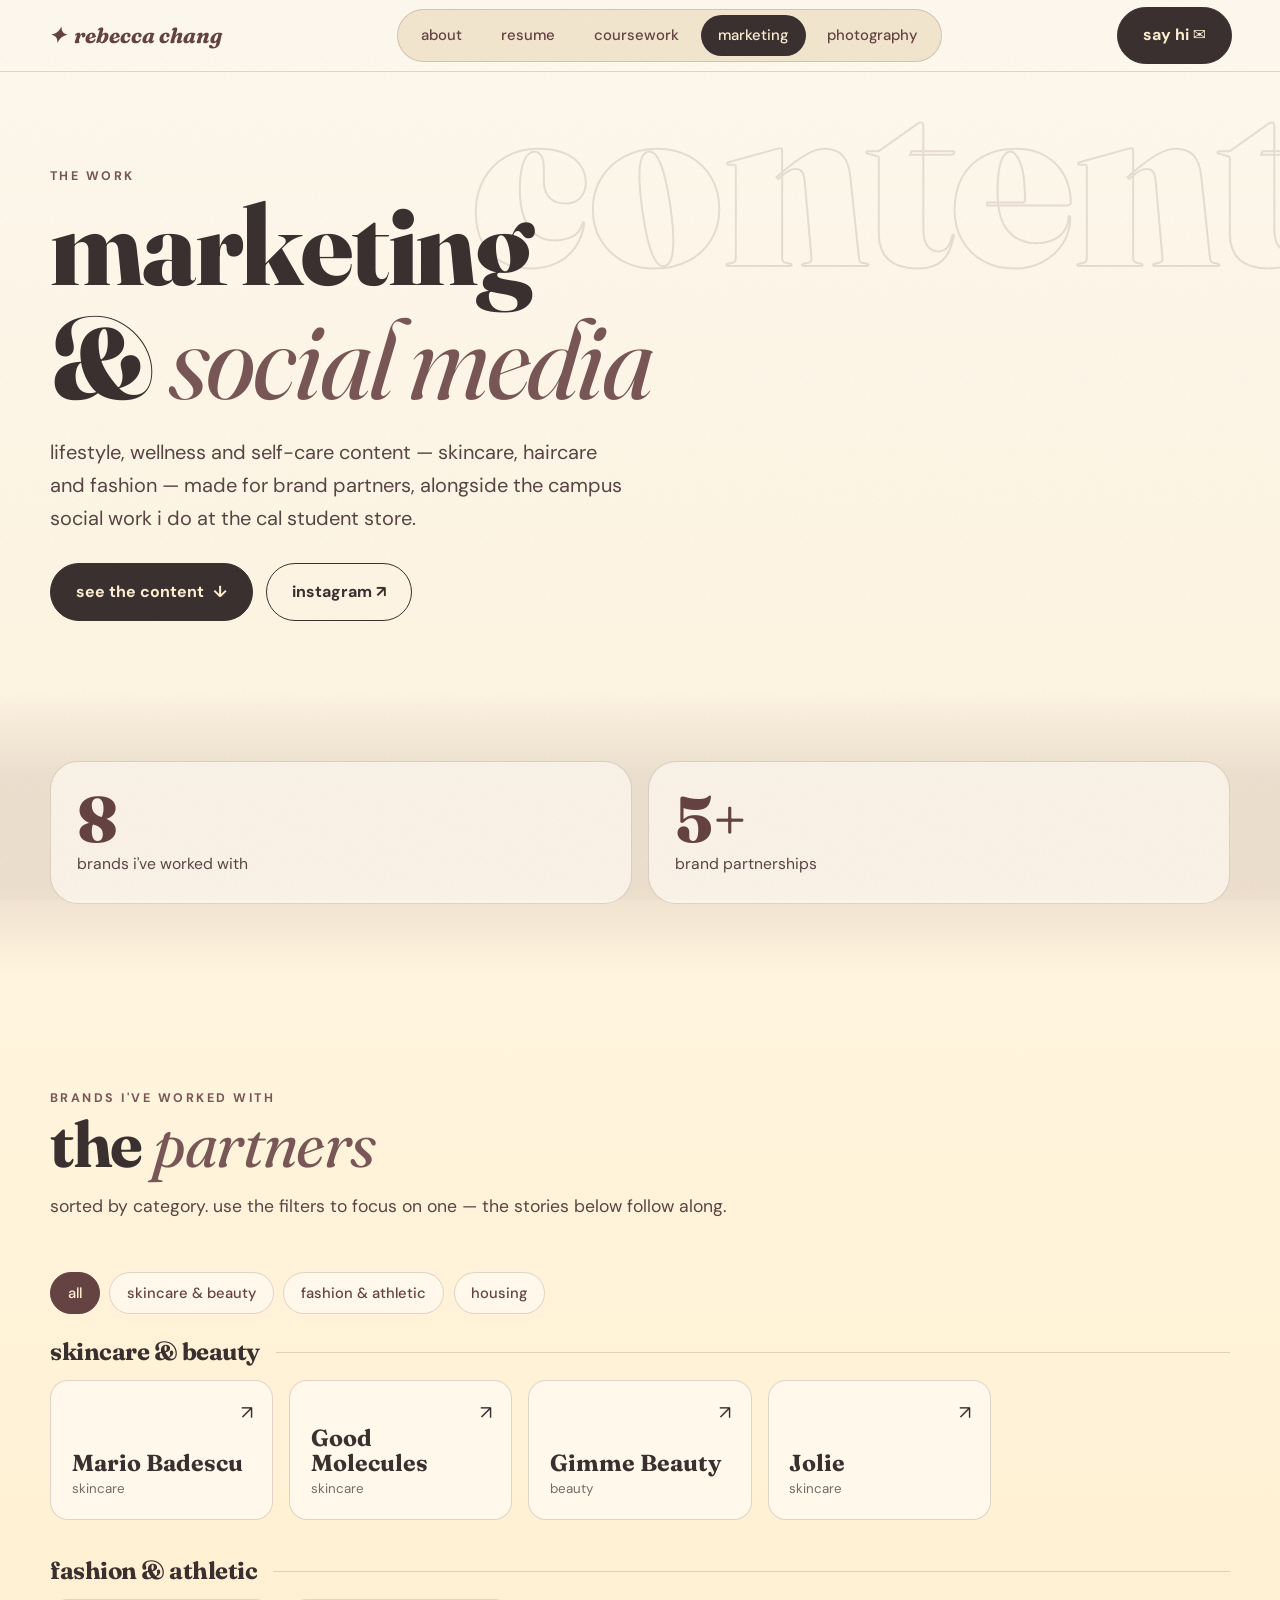
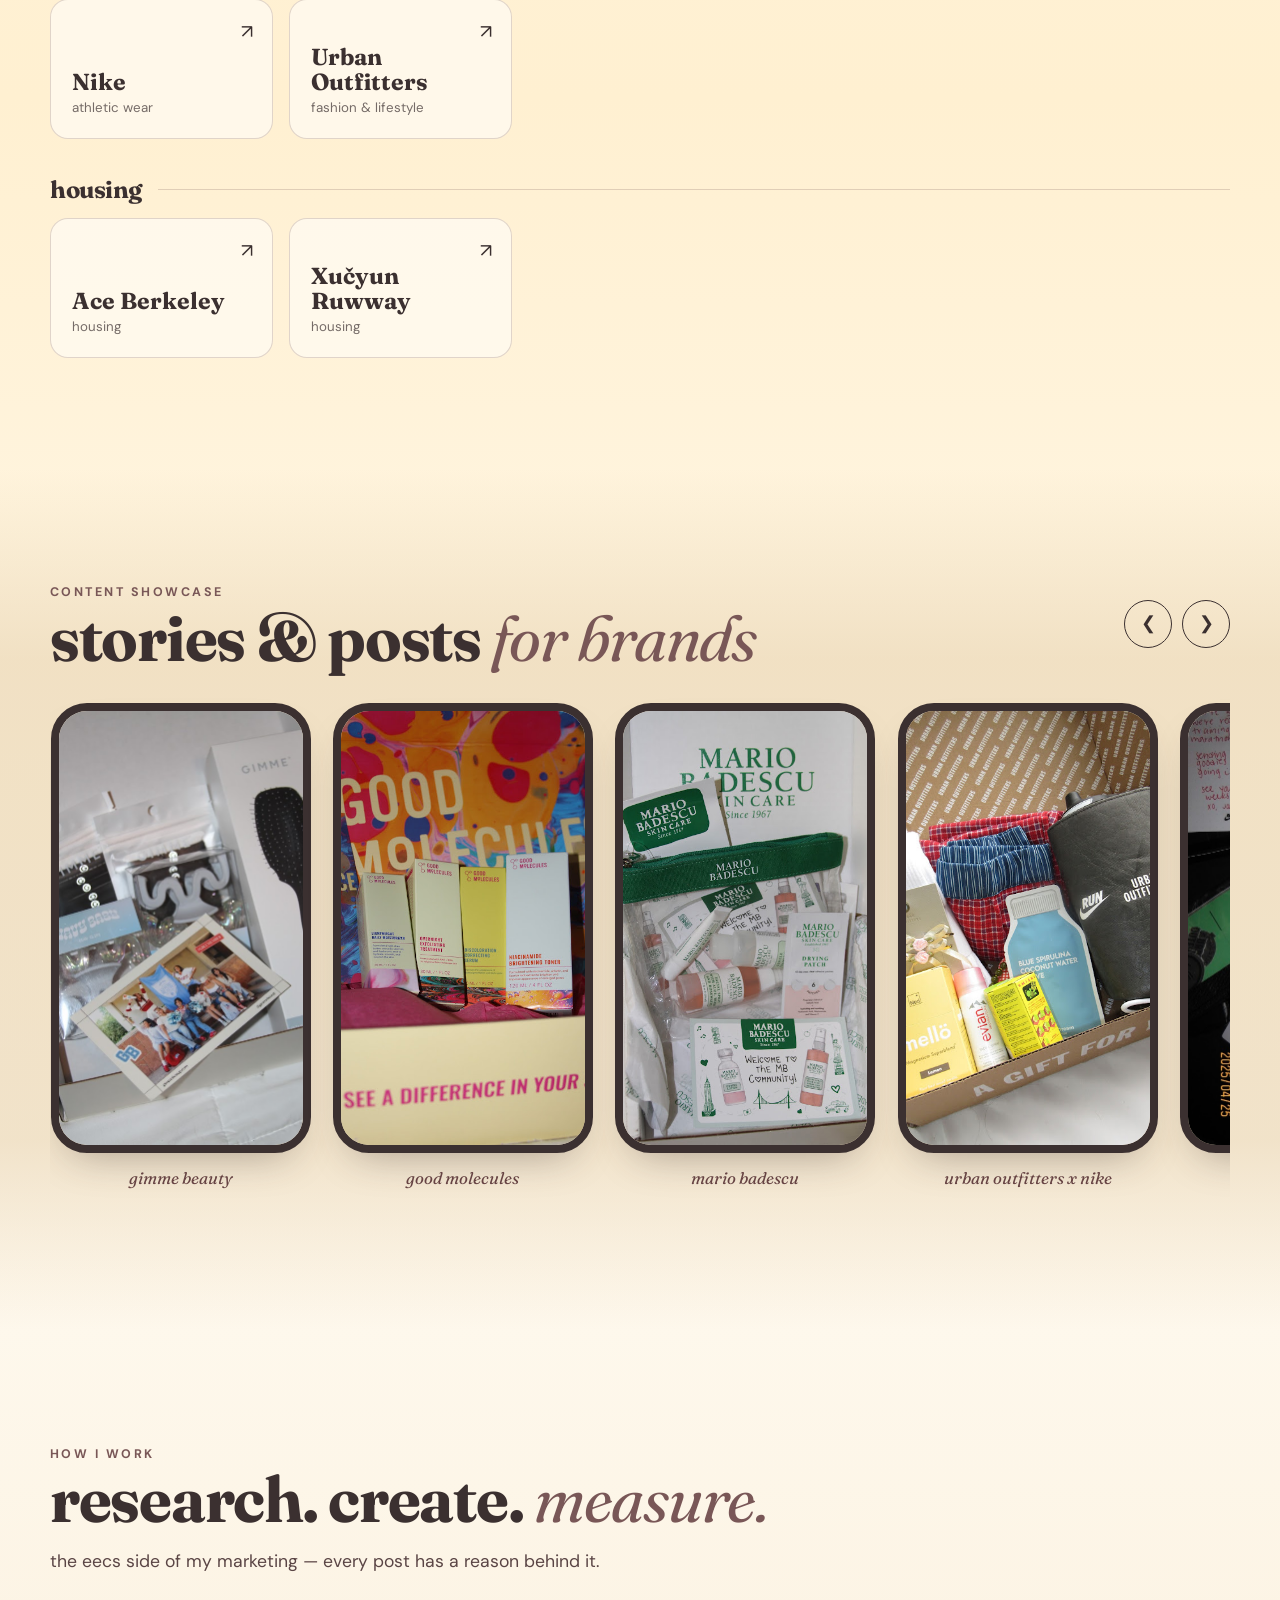
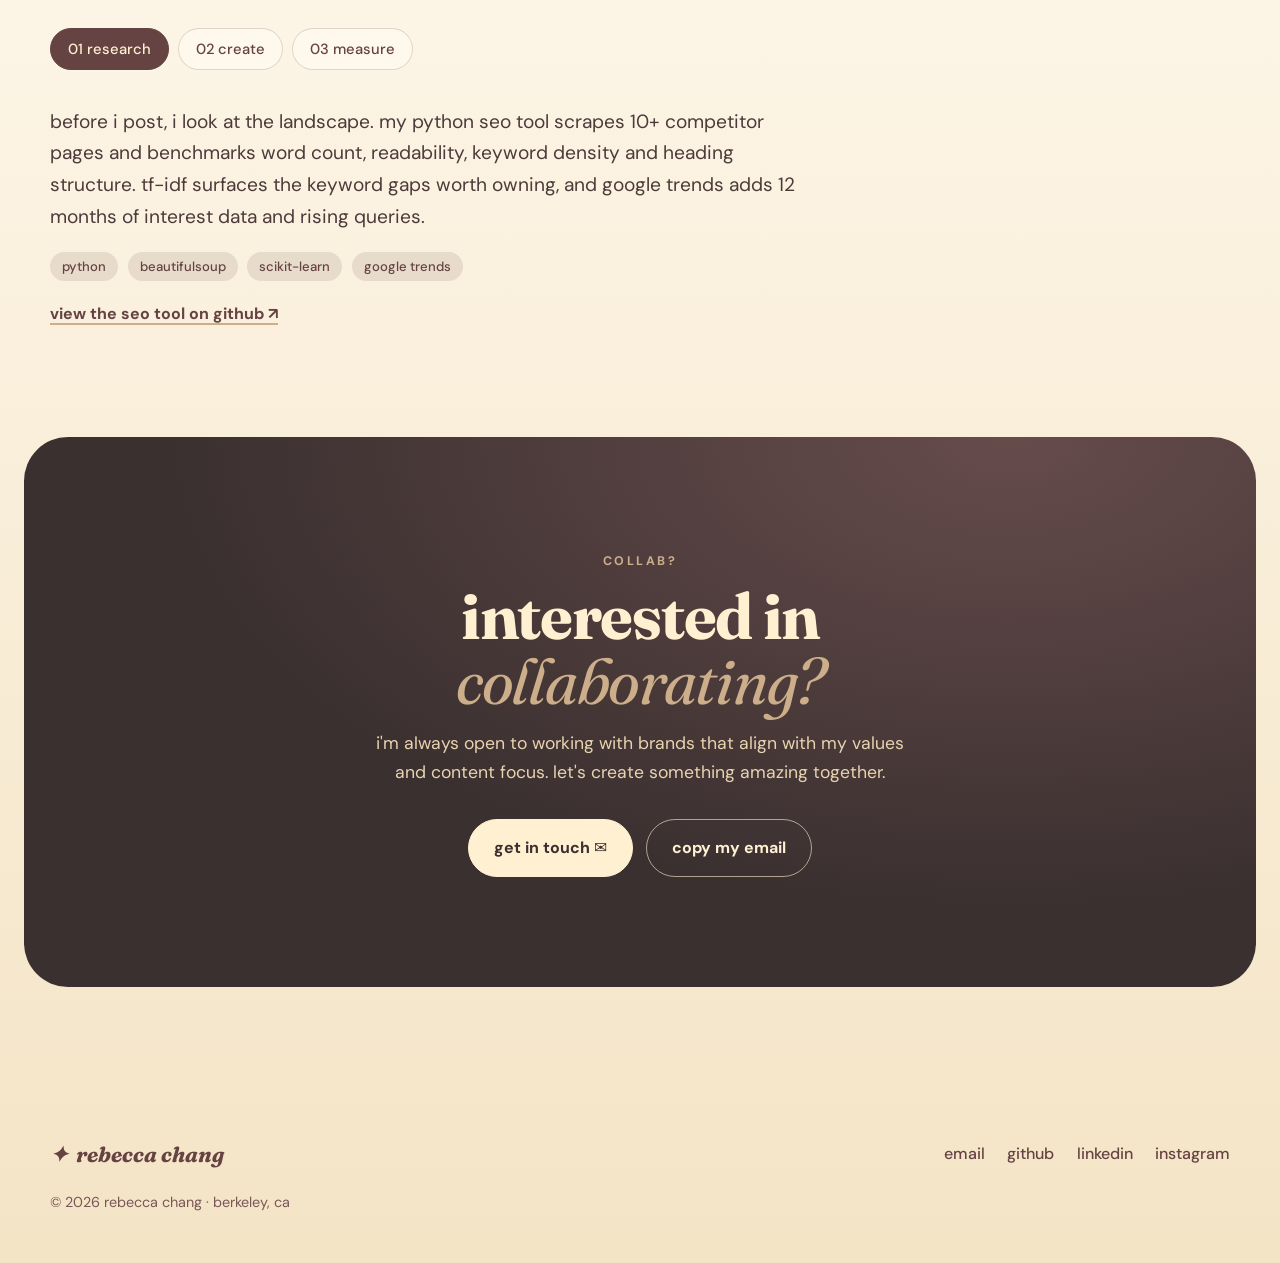
==== marketing.html @ 3131ee68 "initial portfolio" ====
<!DOCTYPE html>
<html lang="en">
<head>
  <meta charset="UTF-8">
  <meta name="viewport" content="width=device-width, initial-scale=1.0">
  <title>Marketing &amp; Social Media · Rebecca Chang</title>
  <script>document.documentElement.classList.add('js')</script>
  <link rel="preconnect" href="https://fonts.googleapis.com">
  <link rel="preconnect" href="https://fonts.gstatic.com" crossorigin>
  <link href="https://fonts.googleapis.com/css2?family=DM+Sans:wght@400;500;700&family=Fraunces:ital,opsz,wght@0,9..144,400;0,9..144,700;0,9..144,800;0,9..144,900;1,9..144,400;1,9..144,700&display=swap" rel="stylesheet">
  <link rel="stylesheet" href="styles.css">
  <script src="script.js" defer></script>
</head>
<body>

<header class="site-header">
  <a class="logo" href="index.html"><span class="spark">✦</span> rebecca chang</a>
  <nav class="nav" id="nav">
    <a href="index.html">about</a>
    <a href="resume.html">resume</a>
    <a href="coursework.html">coursework</a>
    <a href="marketing.html" class="active">marketing</a>
    <a href="photography.html">photography</a>
  </nav>
  <a class="btn btn-solid header-cta" href="mailto:rchang615@gmail.com">say hi ✉</a>
  <button class="menu-btn" aria-label="menu" aria-expanded="false">☰</button>
  <div class="progress" id="progress"></div>
</header>

<main>

  <!-- ================= PAGE HEAD ================= -->
  <section class="page-head" style="padding-bottom:clamp(40px,6vw,70px)">
    <div class="ghost" aria-hidden="true">content</div>
    <div class="wrap">
      <span class="eyebrow">the work</span>
      <h1>marketing<br>&amp; <em>social media</em></h1>
      <p class="lead">lifestyle, wellness and self-care content — skincare, haircare and fashion — made for brand partners, alongside the campus social work i do at the cal student store.</p>
      <div class="btn-row">
        <a class="btn btn-solid" href="#showcase">see the content <span class="arr">↓</span></a>
        <a class="btn btn-ghost" href="https://instagram.com/itsbeccachang" target="_blank" rel="noopener">instagram ↗</a>
      </div>
    </div>
  </section>

  <!-- ================= STATS ================= -->
  <section class="wash-brown" style="padding-block:clamp(40px,6vw,70px)">
    <div class="wrap stats">
      <div class="stat reveal"><b data-count="8">8</b><span>brands i've worked with</span></div>
      <div class="stat reveal" style="--d:.08s"><b data-count="5" data-suffix="+">5+</b><span>brand partnerships</span></div>
    </div>
  </section>

  <!-- ================= BRANDS + SHOWCASE (shared filter) ================= -->
  <section id="brands">
    <div class="wrap">
      <div class="sec-head reveal">
        <span class="eyebrow">brands i've worked with</span>
        <h2>the <em>partners</em></h2>
        <p>sorted by category. use the filters to focus on one — the stories below follow along.</p>
      </div>

      <div class="chips reveal" data-filter-group="mk" style="margin-bottom:1.6rem">
        <button class="chip on" data-filter="all">all</button>
        <button class="chip" data-filter="beauty">skincare &amp; beauty</button>
        <button class="chip" data-filter="style">fashion &amp; athletic</button>
        <button class="chip" data-filter="housing">housing</button>
      </div>

      <div class="brand-group" data-scope="mk" data-cat="beauty">
        <h3>skincare &amp; beauty</h3>
        <div class="brands">
          <a class="brand reveal" href="https://www.mariobadescu.com/" target="_blank" rel="noopener"><span class="go">↗</span><b>Mario Badescu</b><small>skincare</small></a>
          <a class="brand reveal" style="--d:.05s" href="https://goodmolecules.com/" target="_blank" rel="noopener"><span class="go">↗</span><b>Good Molecules</b><small>skincare</small></a>
          <a class="brand reveal" style="--d:.1s" href="https://gimmebeauty.com/" target="_blank" rel="noopener"><span class="go">↗</span><b>Gimme Beauty</b><small>beauty</small></a>
          <a class="brand reveal" style="--d:.15s" href="https://jolieskinco.com/" target="_blank" rel="noopener"><span class="go">↗</span><b>Jolie</b><small>skincare</small></a>
        </div>
      </div>

      <div class="brand-group" data-scope="mk" data-cat="style">
        <h3>fashion &amp; athletic</h3>
        <div class="brands">
          <a class="brand reveal" href="https://www.nike.com/" target="_blank" rel="noopener"><span class="go">↗</span><b>Nike</b><small>athletic wear</small></a>
          <a class="brand reveal" style="--d:.05s" href="https://www.urbanoutfitters.com/" target="_blank" rel="noopener"><span class="go">↗</span><b>Urban Outfitters</b><small>fashion &amp; lifestyle</small></a>
        </div>
      </div>

      <div class="brand-group" data-scope="mk" data-cat="housing">
        <h3>housing</h3>
        <div class="brands">
          <a class="brand reveal" href="https://aceberkeley.com/" target="_blank" rel="noopener"><span class="go">↗</span><b>Ace Berkeley</b><small>housing</small></a>
          <a class="brand reveal" style="--d:.05s" href="https://xucyunruwway.com/" target="_blank" rel="noopener"><span class="go">↗</span><b>Xučyun Ruwway</b><small>housing</small></a>
        </div>
      </div>
    </div>
  </section>

  <section id="showcase" class="wash">
    <div class="wrap">
      <div class="rail-bar reveal">
        <div class="sec-head" style="margin-bottom:0">
          <span class="eyebrow">content showcase</span>
          <h2>stories &amp; posts <em>for brands</em></h2>
        </div>
        <div style="display:flex;gap:.6rem">
          <button class="round" data-rail-target="stories" data-dir="-1" aria-label="previous">❮</button>
          <button class="round" data-rail-target="stories" data-dir="1" aria-label="next">❯</button>
        </div>
      </div>

      <div class="rail" id="stories">
        <figure class="story" data-scope="mk" data-cat="beauty">
          <div class="phone"><div class="photo" data-label="story 1&#10;9:16" style="--r:9/16" data-zoom><img src="images/story1.JPG" alt="gimme beauty instagram story"></div></div>
          <figcaption>gimme beauty</figcaption>
        </figure>
        <figure class="story" data-scope="mk" data-cat="beauty">
          <div class="phone"><div class="photo" data-label="story 2&#10;9:16" style="--r:9/16" data-zoom><img src="images/story2.JPG" alt="good molecules instagram story"></div></div>
          <figcaption>good molecules</figcaption>
        </figure>
        <figure class="story" data-scope="mk" data-cat="beauty">
          <div class="phone"><div class="photo" data-label="story 3&#10;9:16" style="--r:9/16" data-zoom><img src="images/story3.JPG" alt="mario badescu instagram story"></div></div>
          <figcaption>mario badescu</figcaption>
        </figure>
        <figure class="story" data-scope="mk" data-cat="style">
          <div class="phone"><div class="photo" data-label="story 4&#10;9:16" style="--r:9/16" data-zoom><img src="images/story4.JPG" alt="urban outfitters x nike instagram story"></div></div>
          <figcaption>urban outfitters x nike</figcaption>
        </figure>
        <figure class="story" data-scope="mk" data-cat="style">
          <div class="phone"><div class="photo" data-label="story 5&#10;9:16" style="--r:9/16" data-zoom><img src="images/story5.JPG" alt="nike instagram story"></div></div>
          <figcaption>nike</figcaption>
        </figure>
      </div>
    </div>
  </section>

  <!-- ================= PROCESS (tabs) ================= -->
  <section>
    <div class="wrap" data-tabs>
      <div class="sec-head reveal">
        <span class="eyebrow">how i work</span>
        <h2>research. create. <em>measure.</em></h2>
        <p>the eecs side of my marketing — every post has a reason behind it.</p>
      </div>

      <div class="tabs reveal">
        <button class="chip on" data-tab="research">01 research</button>
        <button class="chip" data-tab="create">02 create</button>
        <button class="chip" data-tab="measure">03 measure</button>
      </div>

      <div class="tab-panel solo on" data-panel="research">
        <div>
          <p>before i post, i look at the landscape. my python seo tool scrapes 10+ competitor pages and benchmarks word count, readability, keyword density and heading structure. tf-idf surfaces the keyword gaps worth owning, and google trends adds 12 months of interest data and rising queries.</p>
          <div class="chips"><span class="tag">python</span><span class="tag">beautifulsoup</span><span class="tag">scikit-learn</span><span class="tag">google trends</span></div>
          <a class="link" href="https://github.com/beccachangg/seo-analysis-tool" target="_blank" rel="noopener">view the seo tool on github ↗</a>
        </div>
      </div>
      <div class="tab-panel solo" data-panel="create">
        <div>
          <p>i build monthly content calendars around campus events, product launches and seasonal campaigns, then shoot and edit short-form video and static content in adobe creative cloud, canva and capcut.</p>
          <div class="chips"><span class="tag">content calendars</span><span class="tag">adobe creative cloud</span><span class="tag">canva</span><span class="tag">capcut</span></div>
        </div>
      </div>
      <div class="tab-panel solo" data-panel="measure">
        <div>
          <p>everything gets tracked. i analyze content performance metrics to decide what to repeat and what to cut, and i plan digital ad campaigns that drive in-store and online engagement.</p>
          <div class="chips"><span class="tag">performance metrics</span><span class="tag">digital ads</span><span class="tag">strategy iteration</span></div>
        </div>
      </div>
    </div>
  </section>

  <!-- ================= CTA ================= -->
  <section style="padding-top:0">
    <div class="cta" style="padding:clamp(56px,9vw,110px) 20px">
      <span class="eyebrow">collab?</span>
      <h2>interested in <em>collaborating?</em></h2>
      <p>i'm always open to working with brands that align with my values and content focus. let's create something amazing together.</p>
      <div class="btn-row">
        <a class="btn btn-light" href="mailto:rchang615@gmail.com">get in touch ✉</a>
        <button class="btn btn-outline-light" data-copy="rchang615@gmail.com">copy my email</button>
      </div>
    </div>
  </section>
</main>

<footer class="footer">
  <div class="wrap foot">
    <a class="logo" href="index.html"><span class="spark">✦</span> rebecca chang</a>
    <div class="foot-links">
      <a href="mailto:rchang615@gmail.com">email</a>
      <a href="https://github.com/beccachangg" target="_blank" rel="noopener">github</a>
      <a href="https://linkedin.com/in/rebecca-chang-573b2a1b0/" target="_blank" rel="noopener">linkedin</a>
      <a href="https://instagram.com/itsbeccachang" target="_blank" rel="noopener">instagram</a>
    </div>
    <p>© 2026 rebecca chang · berkeley, ca</p>
  </div>
</footer>

<div class="lightbox" id="lightbox" role="dialog" aria-label="photo viewer"><button class="lb-close" aria-label="close">✕</button><button class="lb-nav prev" aria-label="previous photo">❮</button><figure><img alt=""><figcaption id="lb-cap"></figcaption></figure><button class="lb-nav next" aria-label="next photo">❯</button></div>
</body>
</html>
---- styles.css ----
/* =====================================================
   rebecca chang · portfolio
   palette: #FFF0D1 · #795757 · #664343 · #3B3030 + lighter beiges
   ===================================================== */

:root{
  --cream-50:#FFFAF0;
  --cream-100:#FFF0D1;
  --sand-200:#F4E4C6;
  --sand-300:#E8D3B0;
  --tan-400:#CDAE8A;
  --mocha:#795757;
  --brown:#664343;
  --espresso:#3B3030;
  --ink:#3B3030;
  --line:rgba(102,67,67,.2);
  --shadow:0 20px 40px -20px rgba(59,48,48,.4);
  --r-lg:28px;
  --r-md:18px;
  --head:72px;
  --f-display:'Fraunces',Georgia,serif;
  --f-body:'DM Sans',system-ui,sans-serif;
}

*{box-sizing:border-box;margin:0;padding:0}
html{scroll-behavior:smooth;scroll-padding-top:calc(var(--head) + 20px);-webkit-text-size-adjust:100%}
body{
  font-family:var(--f-body);
  color:var(--ink);
  line-height:1.65;
  overflow-x:hidden;
  min-height:100vh;
  background:linear-gradient(180deg,var(--cream-50) 0%,var(--cream-100) 38%,var(--cream-50) 62%,var(--sand-200) 100%);
}
/* soft paper grain over everything */
body::before{
  content:"";position:fixed;inset:0;pointer-events:none;z-index:200;opacity:.08;mix-blend-mode:multiply;
  background-image:url("data:image/svg+xml;utf8,<svg xmlns='http://www.w3.org/2000/svg' width='160' height='160'><filter id='n'><feTurbulence type='fractalNoise' baseFrequency='.9' numOctaves='2' stitchTiles='stitch'/><feColorMatrix values='0 0 0 0 .23 0 0 0 0 .19 0 0 0 0 .19 0 0 0 .6 0'/></filter><rect width='100%' height='100%' filter='url(%23n)'/></svg>");
}
img{max-width:100%;display:block}
a{color:inherit}
ul{list-style:none}
main{padding-top:var(--head)}
section{padding:clamp(56px,9vw,110px) 0}
.wrap{width:min(1180px,calc(100% - 2*clamp(16px,4vw,48px)));margin-inline:auto}

/* faded colour washes that melt into the page */
.wash{background:linear-gradient(180deg,rgba(255,250,240,0) 0%,rgba(232,211,176,.6) 22%,rgba(232,211,176,.6) 78%,rgba(255,250,240,0) 100%)}
.wash-brown{background:linear-gradient(180deg,rgba(121,87,87,0) 0%,rgba(121,87,87,.13) 30%,rgba(121,87,87,.13) 70%,rgba(121,87,87,0) 100%)}

/* ---------- type ---------- */
h1,h2,h3{font-family:var(--f-display);line-height:1.02;letter-spacing:-.02em;color:var(--espresso)}
h1{font-size:clamp(3.4rem,10vw,8rem);font-weight:800}
h2{font-size:clamp(2.2rem,5vw,4rem);font-weight:700}
h3{font-size:1.6rem;font-weight:700}
h1 em,h2 em,h3 em{font-weight:400;font-style:italic;color:var(--mocha)}
.eyebrow{font-family:var(--f-body);font-size:.78rem;font-weight:700;letter-spacing:.2em;text-transform:uppercase;color:var(--mocha);display:inline-block;line-height:1.2}
.lead{font-size:clamp(1.05rem,1.6vw,1.25rem);max-width:36rem;color:#5a4545;margin:1.2rem 0 1.8rem}
.sec-head{max-width:46rem;margin-bottom:clamp(28px,4vw,52px)}
.sec-head p{margin-top:1rem;color:#5a4545;font-size:1.1rem}
.link{color:var(--brown);font-weight:700;text-decoration:underline;text-decoration-thickness:2px;text-underline-offset:4px;text-decoration-color:var(--tan-400);transition:.2s}
.link:hover{text-decoration-color:var(--brown)}

/* ---------- header ---------- */
.site-header{
  position:fixed;top:0;left:0;right:0;height:var(--head);z-index:100;
  display:flex;align-items:center;justify-content:space-between;gap:1rem;
  padding:0 clamp(16px,4vw,48px);
  background:rgba(255,250,240,.78);
  backdrop-filter:blur(14px) saturate(1.2);-webkit-backdrop-filter:blur(14px) saturate(1.2);
  border-bottom:1px solid var(--line);
  transition:box-shadow .3s,background .3s;
}
.site-header.scrolled{box-shadow:0 10px 30px -18px rgba(59,48,48,.45);background:rgba(255,250,240,.93)}
.logo{font-family:var(--f-display);font-style:italic;font-weight:700;font-size:1.35rem;color:var(--brown);text-decoration:none;display:flex;gap:.5rem;align-items:center;white-space:nowrap}
.logo .spark{display:inline-block;transition:transform .7s}
.logo:hover .spark{transform:rotate(180deg) scale(1.25)}
.nav{display:flex;gap:.25rem;padding:.3rem;border-radius:999px;background:rgba(232,211,176,.5);border:1px solid var(--line)}
.nav a{padding:.5rem 1.1rem;border-radius:999px;font-weight:500;font-size:.93rem;color:var(--brown);text-decoration:none;transition:background .25s,color .25s,transform .25s}
.nav a:hover{background:rgba(255,250,240,.95);transform:translateY(-1px)}
.nav a.active{background:var(--espresso);color:var(--cream-100)}
.header-cta{padding:.55rem 1.15rem;font-size:.9rem}
.progress{position:absolute;left:0;bottom:-1px;height:3px;width:0;background:linear-gradient(90deg,var(--tan-400),var(--brown))}
.menu-btn{display:none;width:44px;height:44px;border-radius:50%;border:1.5px solid var(--line);background:rgba(255,250,240,.9);color:var(--brown);font-size:1.2rem;cursor:pointer;place-items:center}

/* ---------- buttons + chips ---------- */
.btn{display:inline-flex;align-items:center;gap:.6rem;padding:.9rem 1.55rem;border-radius:999px;border:1.5px solid var(--espresso);text-decoration:none;cursor:pointer;font:inherit;font-weight:700;transition:transform .25s,background .25s,color .25s,box-shadow .25s}
.btn-solid{background:var(--espresso);color:var(--cream-100)}
.btn-solid:hover{background:var(--brown);border-color:var(--brown);transform:translateY(-3px);box-shadow:var(--shadow)}
.btn-ghost{background:transparent;color:var(--espresso)}
.btn-ghost:hover{background:var(--espresso);color:var(--cream-100);transform:translateY(-3px)}
.btn-light{background:var(--cream-100);color:var(--espresso);border-color:var(--cream-100)}
.btn-light:hover{background:var(--tan-400);border-color:var(--tan-400);transform:translateY(-3px)}
.btn-outline-light{background:transparent;color:var(--cream-100);border-color:rgba(255,240,209,.6)}
.btn-outline-light:hover{background:var(--cream-100);color:var(--espresso);transform:translateY(-3px)}
.btn .arr{transition:transform .25s}
.btn:hover .arr{transform:translateX(5px)}
.btn-row{display:flex;flex-wrap:wrap;gap:.8rem}

.chips{display:flex;flex-wrap:wrap;gap:.6rem}
.chip{padding:.5rem 1.05rem;border-radius:999px;border:1.5px solid var(--line);background:rgba(255,250,240,.75);color:var(--brown);font:inherit;font-size:.92rem;font-weight:500;cursor:pointer;transition:.2s}
.chip:hover{transform:translateY(-2px);border-color:var(--brown)}
.chip.on{background:var(--brown);color:var(--cream-100);border-color:var(--brown)}
.tag{display:inline-block;padding:.25rem .75rem;border-radius:999px;background:rgba(121,87,87,.14);color:var(--brown);font-size:.82rem;font-weight:500}

/* ---------- picture holders ----------
   drop a file with the matching name into /images and it replaces the holder automatically */
.photo{
  position:relative;overflow:hidden;
  aspect-ratio:var(--r,4/5);
  border-radius:var(--rad,18px);
  display:grid;place-items:center;
  background:repeating-linear-gradient(135deg,#EFDDBC 0 12px,#F6E9CF 12px 24px);
  border:1.5px dashed rgba(102,67,67,.4);
}
.photo::before{
  content:"📷\A" attr(data-label);white-space:pre-line;text-align:center;
  font-family:var(--f-body);font-size:.85rem;font-weight:500;line-height:1.4;color:var(--mocha);padding:1rem;
}
.photo img{position:absolute;inset:0;width:100%;height:100%;object-fit:cover}
.photo.filled{border-color:transparent}
.photo.filled[data-zoom]{cursor:zoom-in}
.photo.arch{--rad:999px 999px 28px 28px}

.polaroid{background:#FFFAF0;padding:10px 10px 40px;box-shadow:var(--shadow);transform:rotate(var(--rot,0deg));transition:transform .4s cubic-bezier(.2,.8,.2,1),z-index 0s;position:relative}
.polaroid .photo{--rad:3px}
.polaroid figcaption{position:absolute;bottom:8px;left:0;right:0;text-align:center;font-family:var(--f-display);font-style:italic;font-size:1rem;color:var(--brown);line-height:1}
.polaroid:hover{transform:rotate(0deg) translateY(-8px) scale(1.04);z-index:6}

/* draggable stickers */
.sticker{
  position:absolute;width:clamp(86px,11vw,118px);aspect-ratio:1;border-radius:50%;
  display:grid;place-content:center;text-align:center;
  background:var(--brown);color:var(--cream-100);
  font-family:var(--f-display);line-height:1;
  box-shadow:0 12px 24px -10px rgba(59,48,48,.6);
  outline:1.5px dashed rgba(255,240,209,.65);outline-offset:-8px;
  transform:rotate(var(--rot,-8deg));cursor:grab;user-select:none;touch-action:none;z-index:8;
}
.sticker b{font-size:clamp(1.5rem,3vw,2rem);font-weight:800}
.sticker small{font-family:var(--f-body);font-size:.66rem;letter-spacing:.1em;text-transform:uppercase;margin-top:.25rem}
.sticker.light{background:var(--tan-400);color:var(--espresso);outline-color:rgba(59,48,48,.5)}
.sticker:hover{animation:wiggle .5s}
.sticker.dragging{cursor:grabbing;z-index:20;animation:none}
@keyframes wiggle{0%,100%{transform:rotate(var(--rot,-8deg))}25%{transform:rotate(calc(var(--rot,-8deg) + 8deg)) scale(1.06)}75%{transform:rotate(calc(var(--rot,-8deg) - 8deg)) scale(1.06)}}
.note{position:absolute;font-family:var(--f-display);font-style:italic;font-size:1rem;color:var(--brown);line-height:1;z-index:7;pointer-events:none}

/* ---------- hero ---------- */
.hero{position:relative;overflow:hidden;padding:clamp(40px,6vw,80px) 0 clamp(70px,9vw,120px)}
.ghost{position:absolute;left:-1vw;bottom:-.08em;font-family:var(--f-display);font-weight:900;font-size:clamp(6rem,23vw,21rem);line-height:.8;color:transparent;-webkit-text-stroke:2px rgba(121,87,87,.17);pointer-events:none;user-select:none;white-space:nowrap;z-index:0}
.hero-grid{display:grid;grid-template-columns:1.1fr .9fr;gap:clamp(24px,5vw,72px);align-items:center;position:relative;z-index:2}
.role-line{font-family:var(--f-display);font-style:italic;font-size:clamp(1.4rem,3vw,2.2rem);color:var(--mocha);margin-top:1rem;min-height:1.4em}
.role-line .word{border-right:2px solid var(--mocha);padding-right:4px}
.collage{position:relative;aspect-ratio:1/1.1;width:100%;max-width:500px;margin-inline:auto}
.collage .main{position:absolute;inset:0 9% 11% 9%;aspect-ratio:auto}
.collage .pol-a{position:absolute;width:38%;left:-3%;bottom:0;z-index:4}
.collage .pol-b{position:absolute;width:33%;right:-3%;top:6%;z-index:4}
.collage .s1{top:-3%;left:-2%}
.collage .s2{bottom:6%;right:-1%}
.collage .n1{top:-2%;right:14%;transform:rotate(5deg)}

/* ---------- marquee ---------- */
.marquee-wrap{overflow:hidden;padding:1.6rem 0}
.marquee{background:var(--espresso);color:var(--cream-100);overflow:hidden;padding:1.05rem 0;transform:rotate(-1.3deg);margin:0 -3vw;border-block:2px solid var(--brown)}
.marquee-track{display:flex;width:max-content;animation:scroll 38s linear infinite}
.marquee:hover .marquee-track{animation-play-state:paused}
.marquee span{font-family:var(--f-display);font-style:italic;font-size:clamp(1.3rem,3vw,2rem);padding-right:2.2rem;white-space:nowrap}
@keyframes scroll{to{transform:translateX(-50%)}}

/* ---------- tabs ---------- */
.tabs{display:flex;gap:.6rem;flex-wrap:wrap;margin-bottom:clamp(20px,3vw,36px)}
.tab-panel{display:none}
.tab-panel.on{display:grid;grid-template-columns:.8fr 1.2fr;gap:clamp(20px,4vw,60px);align-items:center;animation:rise .55s both}
.tab-panel.solo.on{grid-template-columns:1fr;max-width:48rem}
.tab-panel p{font-size:clamp(1.05rem,1.5vw,1.2rem);color:#4d3b3b;margin-bottom:1.2rem}
.tab-panel .chips{margin-bottom:1.2rem}
@keyframes rise{from{opacity:0;transform:translateY(18px)}to{opacity:1;transform:none}}

/* ---------- flip cards ---------- */
.cards4{display:grid;grid-template-columns:repeat(4,1fr);gap:1.2rem}
.flip{perspective:1200px;height:350px;cursor:pointer;outline-offset:6px}
.flip-inner{position:relative;width:100%;height:100%;transition:transform .75s cubic-bezier(.2,.8,.2,1);transform-style:preserve-3d}
.flip.flipped .flip-inner{transform:rotateY(180deg)}
@media (hover:hover){.flip:hover .flip-inner{transform:rotateY(180deg)}}
.face{position:absolute;inset:0;border-radius:var(--r-lg);backface-visibility:hidden;-webkit-backface-visibility:hidden;padding:1.6rem;display:flex;flex-direction:column;justify-content:space-between}
.face.front{background:var(--sand-200);border:1.5px solid var(--line)}
.face.front h3{font-size:2rem}
.face.back{background:var(--brown);color:var(--cream-100);transform:rotateY(180deg);font-size:1.02rem}
.face.back .link{color:var(--cream-100)}
.num{font-family:var(--f-body);font-size:.8rem;font-weight:700;letter-spacing:.18em;color:var(--mocha);line-height:1}
.flip-hint{font-size:.82rem;color:var(--mocha);letter-spacing:.06em}

/* ---------- stats ---------- */
.stats{display:grid;grid-template-columns:repeat(auto-fit,minmax(200px,1fr));gap:1rem}
.stat{padding:1.6rem;border-radius:var(--r-lg);background:rgba(255,250,240,.75);border:1.5px solid var(--line);transition:transform .3s}
.stat:hover{transform:translateY(-6px) rotate(-1deg)}
.stat b{font-family:var(--f-display);font-size:clamp(2.6rem,5vw,4rem);font-weight:800;color:var(--brown);display:block;line-height:1}
.stat span{color:#5a4545;font-size:.98rem}

/* ---------- gallery ---------- */
.gallery{display:grid;grid-template-columns:repeat(4,1fr);gap:1rem;align-items:start}
.gallery .photo{transition:transform .4s}
.gallery .photo:nth-child(even){margin-top:2.6rem}
.gallery .photo:hover{transform:scale(1.03) rotate(-1deg)}

/* ---------- dark cta ---------- */
.cta{margin:0 clamp(8px,2vw,24px);border-radius:44px;background:radial-gradient(ellipse at 80% 0%,rgba(121,87,87,.7),transparent 60%),var(--espresso);color:var(--cream-100);text-align:center;position:relative;overflow:hidden}
.cta h2{color:var(--cream-100);max-width:16ch;margin:.6rem auto 1rem}
.cta h2 em{color:var(--tan-400)}
.cta p{max-width:34rem;margin:0 auto 2rem;color:#E8D3B0;font-size:1.1rem}
.cta .eyebrow{color:var(--tan-400)}
.cta .btn-row{justify-content:center}

/* ---------- footer ---------- */
.footer{padding:2.5rem 0 3rem}
.foot{display:flex;flex-wrap:wrap;gap:1.2rem 2rem;align-items:center;justify-content:space-between}
.foot-links{display:flex;gap:1.4rem;flex-wrap:wrap}
.foot-links a{text-decoration:none;color:var(--brown);font-weight:500;transition:.2s}
.foot-links a:hover{color:var(--espresso);text-decoration:underline;text-underline-offset:4px}
.foot p{color:var(--mocha);font-size:.9rem;width:100%}

/* ---------- page heads (inner pages) ---------- */
.page-head{position:relative;overflow:hidden;padding:clamp(48px,7vw,96px) 0 clamp(20px,3vw,40px)}
.page-head h1{font-size:clamp(3.2rem,9vw,7rem)}
.page-head .ghost{font-size:clamp(5rem,20vw,17rem);right:-2vw;left:auto;top:0;bottom:auto}
.page-head .wrap{position:relative;z-index:2}

/* ---------- accordion (resume) ---------- */
.stack{display:grid;gap:1rem}
.job{border:1.5px solid var(--line);border-radius:var(--r-lg);background:rgba(255,250,240,.8);overflow:hidden;transition:opacity .3s,transform .3s,box-shadow .3s}
.job:hover{box-shadow:var(--shadow)}
.job.dim{opacity:.28}
.job-head{display:grid;grid-template-columns:170px 1fr auto;gap:1rem;align-items:center;width:100%;padding:1.3rem 1.5rem;background:none;border:none;text-align:left;font:inherit;color:inherit;cursor:pointer}
.job .job-date{font-family:var(--f-body);font-size:.74rem;font-weight:700;letter-spacing:.08em;text-transform:uppercase;color:var(--mocha);line-height:1.35}
.job-title b{font-family:var(--f-display);font-size:1.5rem;display:block;line-height:1.15}
.job-title span{color:var(--mocha);font-size:.98rem}
.job-title .chips{margin-top:.6rem;gap:.4rem}
.plus{width:38px;height:38px;border-radius:50%;border:1.5px solid var(--brown);display:grid;place-items:center;font-size:1.3rem;color:var(--brown);transition:.35s}
.job.open .plus{transform:rotate(45deg);background:var(--brown);color:var(--cream-100)}
.job-body{display:grid;grid-template-rows:0fr;transition:grid-template-rows .45s ease}
.job.open .job-body{grid-template-rows:1fr}
.job-body>div{overflow:hidden}
.job-body ul{padding:0 1.6rem 1.5rem calc(1.6rem + 170px + 1rem);display:grid;gap:.7rem}
.job-body li{position:relative;padding-left:1.2rem;color:#4d3b3b}
.job-body li::before{content:"✦";position:absolute;left:0;color:var(--tan-400);font-size:.8rem;top:.2rem}
.job-body .link{display:inline-block;margin:0 1.6rem 1.4rem calc(1.6rem + 170px + 1rem)}
.proj-grid{display:grid;grid-template-columns:1fr 1fr;gap:1rem;align-items:start}
.job.compact .job-head{grid-template-columns:1fr auto}
.job.compact .job-body ul{padding-left:1.6rem}
.job.compact .job-body .link{margin-left:1.6rem}
.edu{background:var(--espresso);color:var(--cream-100);border-radius:var(--r-lg);padding:clamp(1.6rem,4vw,3rem);display:grid;grid-template-columns:1fr 1.2fr;gap:2rem}
.edu h3{color:var(--cream-100);font-size:clamp(1.8rem,3vw,2.4rem)}
.edu .date{font-family:var(--f-body);font-size:.78rem;font-weight:700;letter-spacing:.18em;text-transform:uppercase;color:var(--tan-400)}
.edu h4{font-family:var(--f-body);font-size:.78rem;letter-spacing:.18em;text-transform:uppercase;color:var(--tan-400);font-weight:700;margin:0 0 .6rem}
.edu .tag{background:rgba(255,240,209,.14);color:var(--cream-100)}
.edu .chips{margin-bottom:1.4rem;gap:.45rem}

/* ---------- coursework ---------- */
.search{width:min(340px,100%);padding:.7rem 1.2rem;border-radius:999px;border:1.5px solid var(--line);background:rgba(255,250,240,.85);font:inherit;color:var(--ink);outline:none;transition:.2s}
.search:focus{border-color:var(--brown);box-shadow:0 0 0 4px rgba(121,87,87,.15)}
.cw-tools{display:flex;flex-wrap:wrap;gap:1rem;align-items:center;margin-bottom:.6rem}
.count{font-family:var(--f-body);font-size:.9rem;font-weight:500;color:var(--mocha)}
.notes{display:grid;grid-template-columns:repeat(auto-fill,minmax(285px,1fr));gap:2rem 1.6rem;padding:1.4rem .4rem}
.note-card{position:relative;padding:1.7rem 1.4rem 1.5rem;background:var(--cream-100);border-radius:6px;box-shadow:var(--shadow);transform:rotate(var(--rot,0deg));transition:transform .35s,opacity .3s}
.note-card:nth-child(4n+1){--rot:-1.6deg}
.note-card:nth-child(4n+2){--rot:1.2deg;background:#F6E6C8}
.note-card:nth-child(4n+3){--rot:-.8deg;background:#FBEBCB}
.note-card:nth-child(4n){--rot:1.8deg;background:#F2DFBE}
.note-card::before{content:"";position:absolute;top:-13px;left:50%;width:88px;height:26px;transform:translateX(-50%) rotate(-3deg);background:rgba(205,174,138,.6)}
.note-card:hover{transform:rotate(0) translateY(-6px)}
.note-card.dim{opacity:.3}
.note-card h3{font-size:1.55rem;margin-bottom:.8rem}
.course{display:grid;grid-template-columns:78px 1fr;gap:.6rem;padding:.5rem .55rem;border-radius:10px;font-size:.95rem;line-height:1.35;transition:.2s}
.course b{font-family:var(--f-display);color:var(--brown)}
.course.dim{opacity:.18}
.course.match{background:rgba(121,87,87,.18)}
.sheets{display:grid;grid-template-columns:repeat(auto-fill,minmax(220px,1fr));gap:1rem}
.sheet{display:flex;flex-direction:column;gap:.3rem;padding:1.3rem;border-radius:var(--r-md);border:1.5px dashed var(--line);background:rgba(255,250,240,.7);text-decoration:none;transition:.3s}
.sheet:hover{background:var(--brown);color:var(--cream-100);transform:translateY(-5px) rotate(-1deg)}
.sheet b{font-family:var(--f-display);font-size:1.3rem}
.sheet small{opacity:.7}

/* ---------- marketing ---------- */
.brands{display:grid;grid-template-columns:repeat(auto-fill,minmax(220px,1fr));gap:1rem}
.brand{display:flex;flex-direction:column;justify-content:flex-end;gap:.15rem;min-height:140px;padding:1.2rem 1.3rem;border-radius:var(--r-md);background:rgba(255,250,240,.8);border:1.5px solid var(--line);text-decoration:none;position:relative;overflow:hidden;transition:transform .3s,background .3s,color .3s,opacity .3s}
.brand:hover{background:var(--brown);color:var(--cream-100);transform:translateY(-6px) rotate(-1deg)}
.brand b{font-family:var(--f-display);font-size:1.45rem;line-height:1.1}
.brand small{opacity:.7}
.brand .go{position:absolute;top:1rem;right:1.2rem;font-size:1.2rem;transition:.3s}
.brand:hover .go{transform:translate(4px,-4px)}
.brand.dim{opacity:.22}
.rail-bar{display:flex;justify-content:space-between;align-items:center;gap:1rem;flex-wrap:wrap;margin-bottom:.5rem}
.round{width:48px;height:48px;border-radius:50%;border:1.5px solid var(--espresso);background:transparent;color:var(--espresso);font-size:1.1rem;cursor:pointer;transition:.25s}
.round:hover{background:var(--espresso);color:var(--cream-100)}
.rail{display:flex;gap:1.4rem;overflow-x:auto;scroll-snap-type:x mandatory;padding:1.6rem .6rem 2rem;scrollbar-width:none}
.rail::-webkit-scrollbar{display:none}
.story{flex:0 0 clamp(210px,23vw,260px);scroll-snap-align:start;transition:opacity .3s,filter .3s,transform .4s}
.story:hover{transform:translateY(-8px)}
.story.dim{opacity:.25;filter:grayscale(.7)}
.phone{border:8px solid var(--espresso);border-radius:36px;overflow:hidden;background:var(--espresso);box-shadow:var(--shadow)}
.phone .photo{--rad:0;aspect-ratio:9/16;border:none}
.phone .photo.filled{border:none}
.story figcaption{text-align:center;margin-top:.9rem;font-family:var(--f-display);font-style:italic;font-size:1.05rem;color:var(--brown);line-height:1.2}

/* ---------- lightbox + toast + sparkle ---------- */
.lightbox{position:fixed;inset:0;z-index:300;background:rgba(59,48,48,.9);display:none;place-items:center;padding:24px;backdrop-filter:blur(6px);cursor:zoom-out}
.lightbox.open{display:grid;animation:rise .3s both}
.lightbox figure{margin:0;text-align:center}
.lightbox figcaption{margin-top:.9rem;color:var(--sand-300);font-size:.9rem;letter-spacing:.06em;min-height:1.2em}
.lightbox [hidden]{display:none!important}
.lightbox .lb-nav{top:50%;right:auto;transform:translateY(-50%)}
.lightbox .lb-nav.prev{left:20px}
.lightbox .lb-nav.next{left:auto;right:20px}
.lightbox .lb-nav:hover,.lightbox .lb-close:hover{background:rgba(255,240,209,.15)}
.lightbox img{max-width:min(92vw,900px);max-height:86vh;border-radius:16px;box-shadow:0 30px 80px -20px rgba(0,0,0,.6)}
.lightbox button{position:absolute;top:20px;right:24px;width:44px;height:44px;border-radius:50%;border:1.5px solid rgba(255,240,209,.6);background:transparent;color:var(--cream-100);font-size:1.1rem;cursor:pointer}
.toast{position:fixed;bottom:28px;left:50%;transform:translate(-50%,24px);opacity:0;background:var(--espresso);color:var(--cream-100);padding:.8rem 1.4rem;border-radius:999px;font-weight:500;z-index:400;pointer-events:none;transition:.35s}
.toast.show{opacity:1;transform:translate(-50%,0)}
.sparkle{position:fixed;pointer-events:none;z-index:400;color:var(--brown);font-size:1.3rem;animation:spark .85s ease-out forwards}
@keyframes spark{0%{opacity:1;transform:translate(-50%,-50%) scale(.4) rotate(0)}100%{opacity:0;transform:translate(-50%,-190%) scale(1.5) rotate(60deg)}}

/* ---------- scroll reveal ---------- */
html.js .reveal{opacity:0;transform:translateY(26px);transition:opacity .85s ease,transform .85s ease;transition-delay:var(--d,0s)}
html.js .reveal.in{opacity:1;transform:none}


/* ---------- filtering (hide instead of fade) ---------- */
.hide{display:none!important}
.pop{animation:rise .45s backwards}

/* ---------- brand groups (marketing) ---------- */
.brand-group{margin-bottom:2.4rem}
.brand-group h3{display:flex;align-items:center;gap:1rem;font-size:1.5rem;margin-bottom:1rem}
.brand-group h3::after{content:"";flex:1;height:1px;background:var(--line)}
.brand-group:last-child{margin-bottom:0}

/* ---------- photography ---------- */
.masonry{columns:3;column-gap:1.1rem}
.shot{break-inside:avoid;margin:0 0 1.1rem}
.shot .photo{--rad:14px;transition:transform .4s,box-shadow .4s}
.shot .photo:hover{transform:translateY(-4px);box-shadow:var(--shadow)}
.shot .photo img{transition:transform .8s cubic-bezier(.2,.8,.2,1)}
.shot .photo:hover img{transform:scale(1.05)}
/* hover caption: date + time the picture was taken */
.photo[data-date]::after{
  content:attr(data-date) "  ·  " attr(data-time);
  position:absolute;left:0;right:0;bottom:0;z-index:2;
  padding:2.4rem 1rem .85rem;
  background:linear-gradient(to top,rgba(59,48,48,.82),rgba(59,48,48,0));
  color:var(--cream-100);font-family:var(--f-body);font-size:.8rem;font-weight:500;letter-spacing:.07em;text-transform:uppercase;
  opacity:0;transform:translateY(10px);transition:opacity .35s,transform .35s;pointer-events:none;
}
.photo[data-date]:hover::after{opacity:1;transform:none}
@media (hover:none){.photo[data-date]::after{opacity:1;transform:none;font-size:.7rem;padding-top:1.8rem}}
@media (max-width:900px){.masonry{columns:2}}
@media (max-width:420px){.masonry{column-gap:.7rem}.shot{margin-bottom:.7rem}}

/* ---------- responsive ---------- */
@media (max-width:1000px){
  .cards4{grid-template-columns:repeat(2,1fr)}
  .gallery{grid-template-columns:repeat(2,1fr)}
  .proj-grid{grid-template-columns:1fr}
}
@media (max-width:900px){
  .hero-grid{grid-template-columns:1fr}
  .collage{max-width:420px;margin-top:1rem}
  .tab-panel.on{grid-template-columns:1fr}
  .tab-panel .photo{max-width:340px}
  .edu{grid-template-columns:1fr}
}
@media (max-width:820px){
  .menu-btn{display:grid}
  .header-cta{display:none}
  .nav{position:fixed;top:calc(var(--head) + 8px);left:12px;right:12px;flex-direction:column;border-radius:24px;background:rgba(255,250,240,.98);padding:.6rem;opacity:0;transform:translateY(-12px);pointer-events:none;transition:.25s;box-shadow:var(--shadow)}
  .nav.open{opacity:1;transform:none;pointer-events:auto}
  .nav a{padding:.8rem 1.1rem}
}
@media (max-width:640px){
  .cards4{grid-template-columns:1fr}
  .flip{height:300px}
  .job-head{grid-template-columns:1fr auto}
  .job-date{grid-column:1 / -1}
  .job-body ul{padding-left:1.6rem}
  .job-body .link{margin-left:1.6rem}
  .course{grid-template-columns:70px 1fr}
}
@media (prefers-reduced-motion:reduce){
  *,*::before,*::after{animation:none!important;transition:none!important}
  html.js .reveal{opacity:1;transform:none}
  html{scroll-behavior:auto}
}
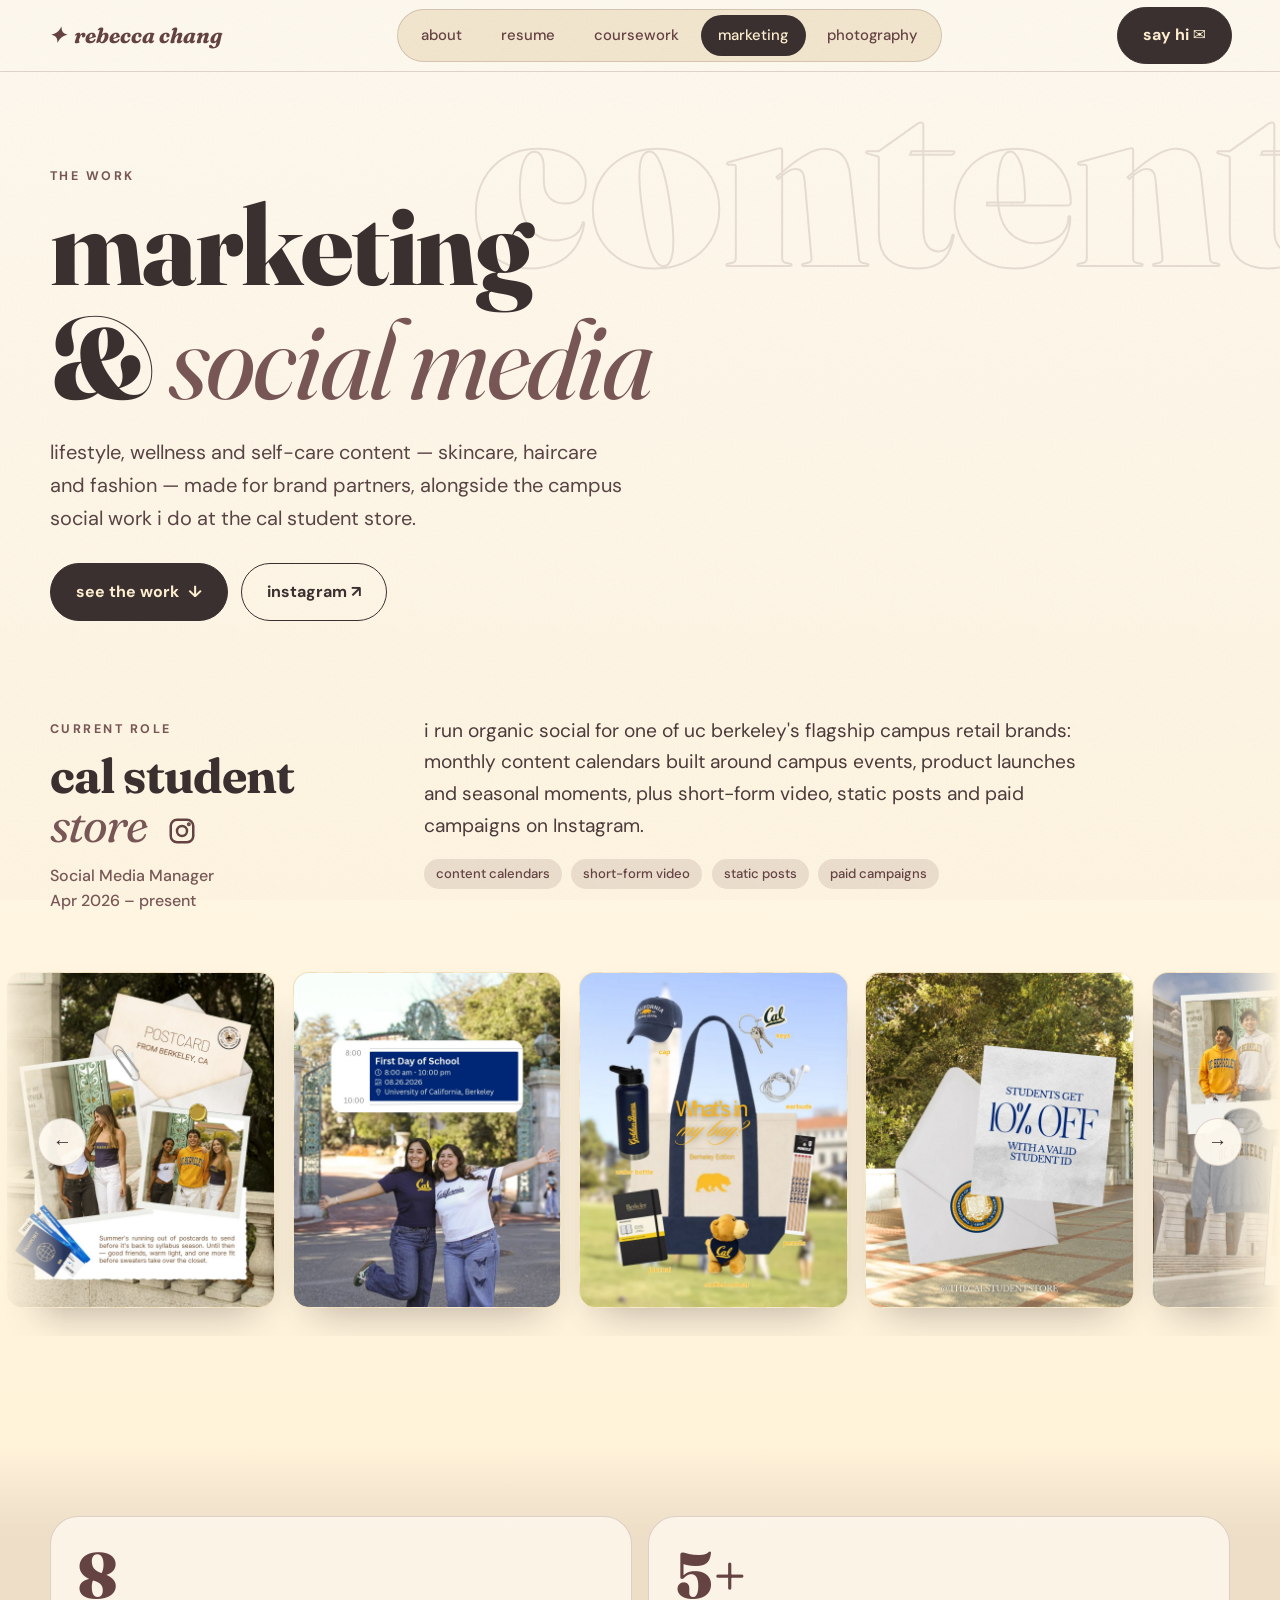
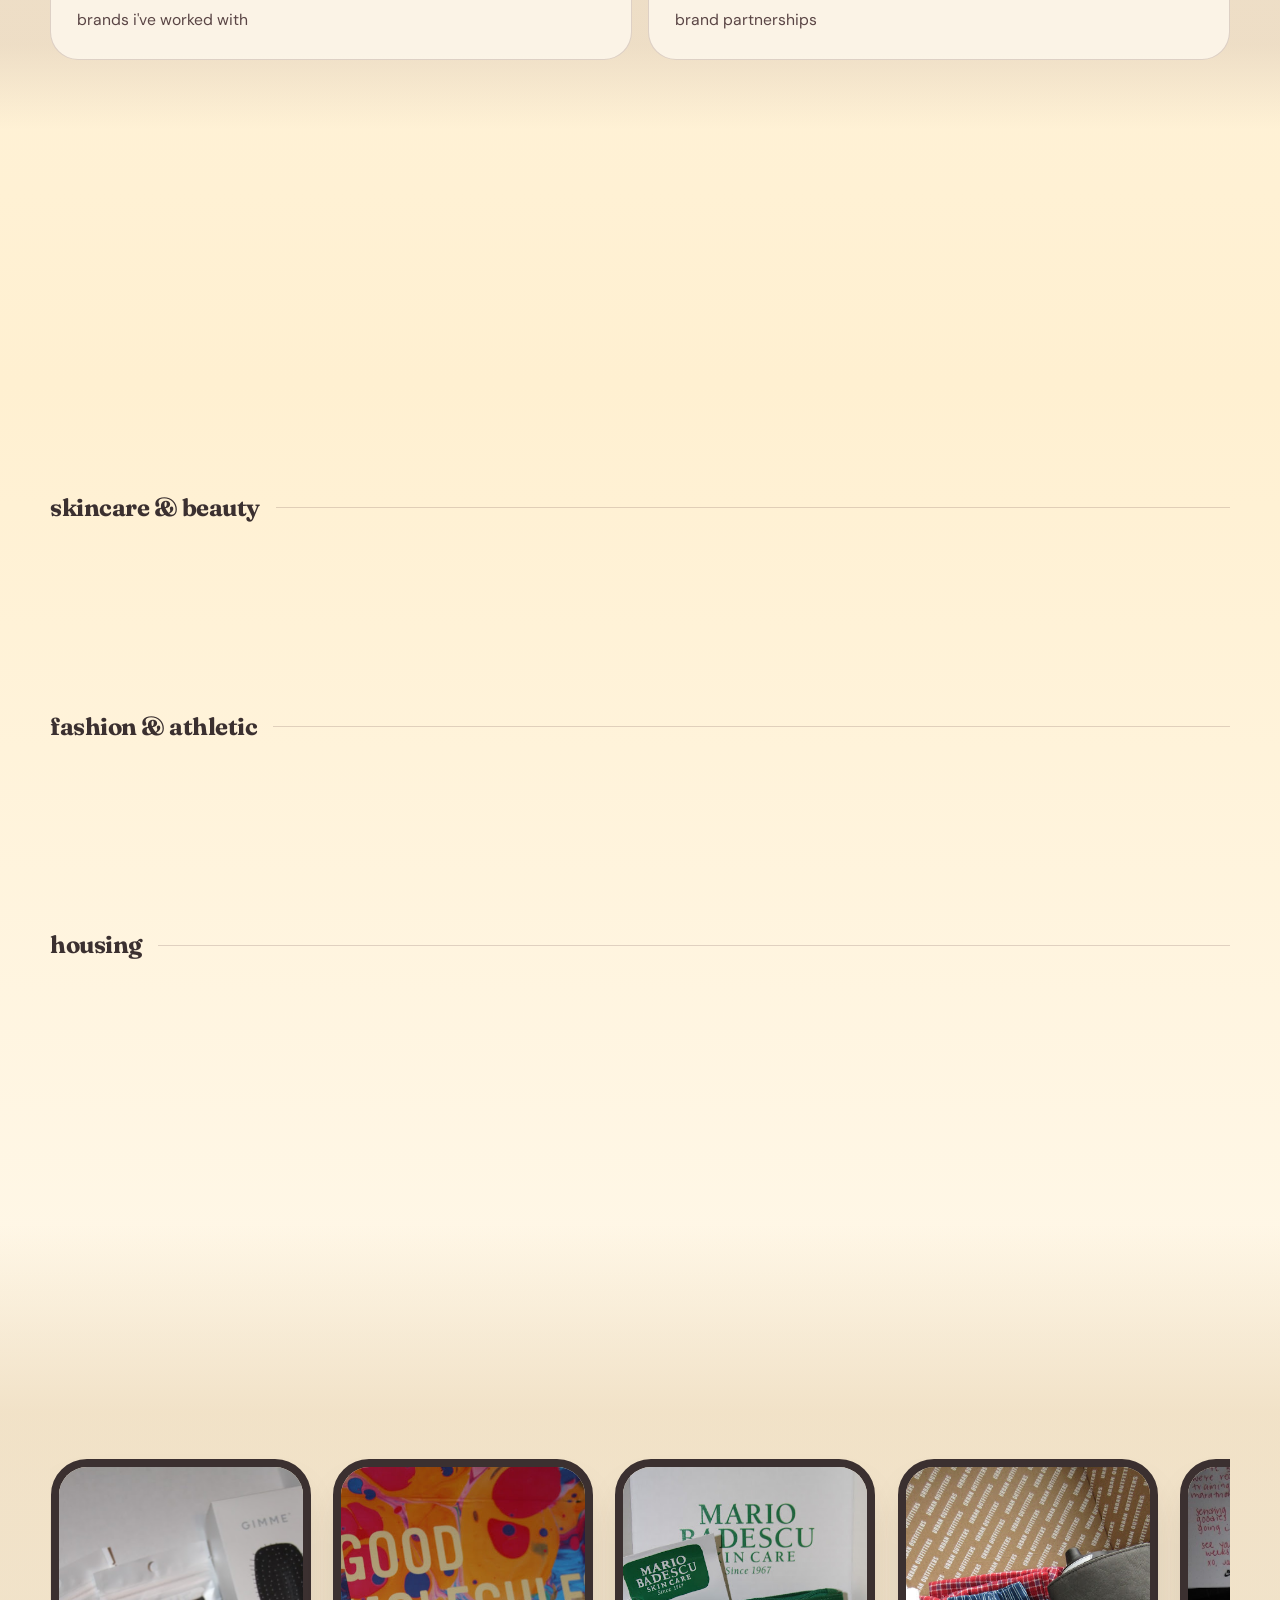
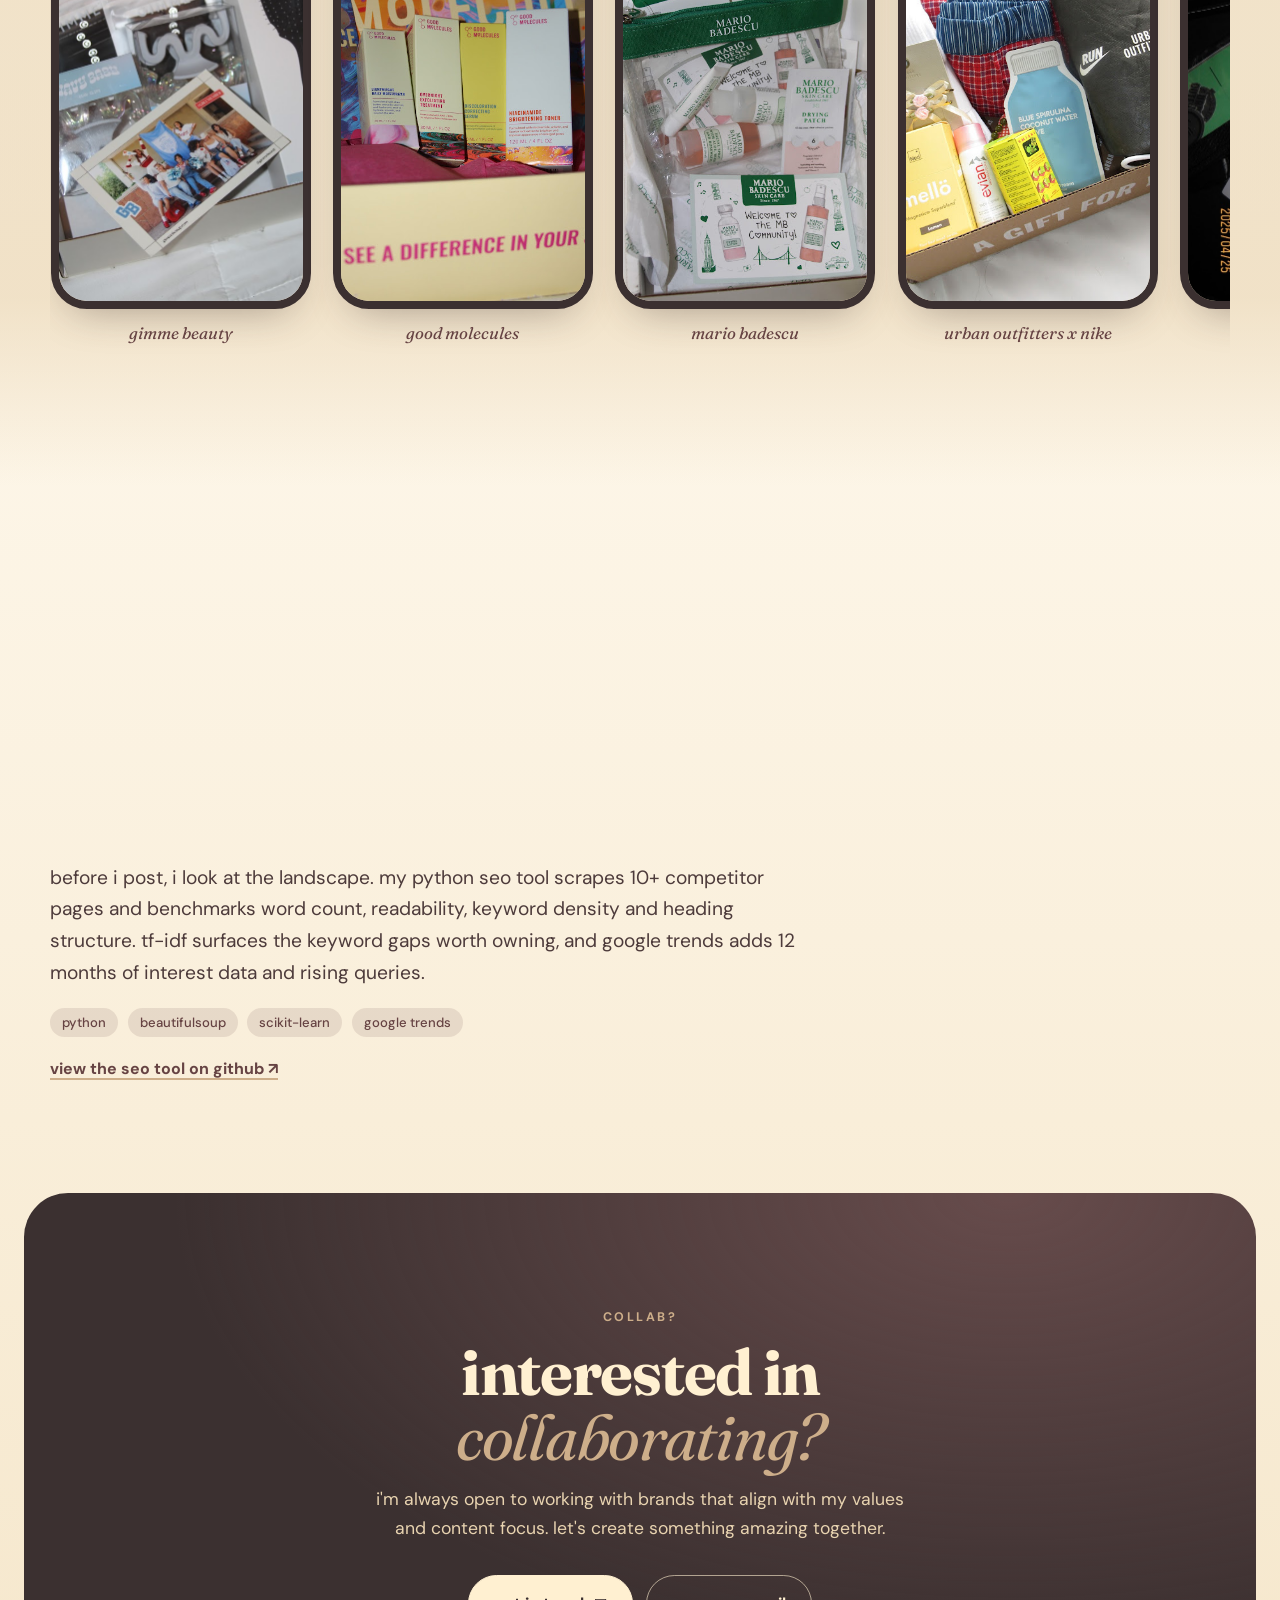
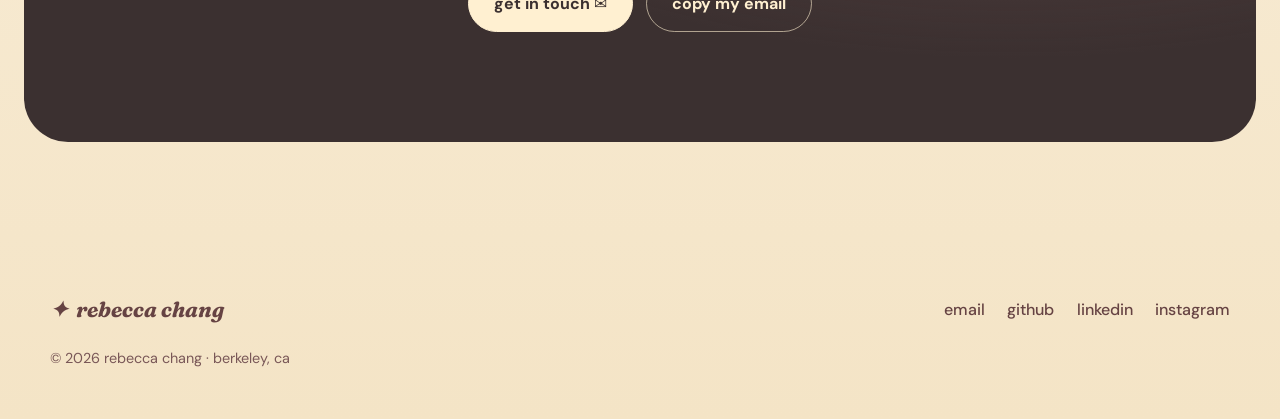
==== commit bb96906a: "updated" ====
--- a/marketing.html
+++ b/marketing.html
@@ -37,9 +37,46 @@
       <h1>marketing<br>&amp; <em>social media</em></h1>
       <p class="lead">lifestyle, wellness and self-care content — skincare, haircare and fashion — made for brand partners, alongside the campus social work i do at the cal student store.</p>
       <div class="btn-row">
-        <a class="btn btn-solid" href="#showcase">see the content <span class="arr">↓</span></a>
+        <a class="btn btn-solid" href="#cal-store">see the work <span class="arr">↓</span></a>
         <a class="btn btn-ghost" href="https://instagram.com/itsbeccachang" target="_blank" rel="noopener">instagram ↗</a>
       </div>
+    </div>
+  </section>
+
+  <!-- ================= CAL STUDENT STORE (case study) =================
+       Save posts as images/calstore/post-01.JPG, post-02.JPG ... (4:5). Add or delete <figure class="post"> lines freely (6+ looks best). Scrolls by hand with the arrows and wraps around forever. -->
+  <section id="cal-store" style="padding-top:clamp(8px,2vw,24px)">
+    <div class="wrap">
+      <div class="case-head reveal">
+        <div>
+          <span class="eyebrow">current role</span>
+          <h2 class="case-title"><span>cal student <em>store</em></span>
+            <a class="ig" href="https://www.instagram.com/thecalstudentstore/" target="_blank" rel="noopener" aria-label="Cal Student Store on Instagram"><svg viewBox="0 0 24 24" width="30" height="30" fill="none" stroke="currentColor" stroke-width="2" stroke-linecap="round" stroke-linejoin="round" aria-hidden="true"><rect x="3" y="3" width="18" height="18" rx="5"/><circle cx="12" cy="12" r="4"/><circle cx="17.5" cy="6.5" r=".6" fill="currentColor"/></svg></a>
+          </h2>
+          <p class="case-meta">Social Media Manager<br>Apr 2026 – present</p>
+        </div>
+        <div>
+          <p class="case-desc">i run organic social for one of uc berkeley's flagship campus retail brands: monthly content calendars built around campus events, product launches and seasonal moments, plus short-form video, static posts and paid campaigns on Instagram.</p>
+          <div class="chips"><span class="tag">content calendars</span><span class="tag">short-form video</span><span class="tag">static posts</span><span class="tag">paid campaigns</span></div>
+        </div>
+      </div>
+    </div>
+
+    <div class="loop-wrap reveal">
+      <button class="loop-btn prev" aria-label="previous posts">←</button>
+      <div class="loop" aria-label="Cal Student Store instagram posts">
+      <div class="loop-track">
+        <figure class="post"><div class="photo" data-label="post 01&#10;4:5" style="--r:4/5" data-zoom><img src="images/calstore/post-01.JPG" alt="Cal Student Store instagram post 1"></div></figure>
+        <figure class="post"><div class="photo" data-label="post 02&#10;4:5" style="--r:4/5" data-zoom><img src="images/calstore/post-02.JPG" alt="Cal Student Store instagram post 2"></div></figure>
+        <figure class="post"><div class="photo" data-label="post 03&#10;4:5" style="--r:4/5" data-zoom><img src="images/calstore/post-03.JPG" alt="Cal Student Store instagram post 3"></div></figure>
+        <figure class="post"><div class="photo" data-label="post 04&#10;4:5" style="--r:4/5" data-zoom><img src="images/calstore/post-04.JPG" alt="Cal Student Store instagram post 4"></div></figure>
+        <figure class="post"><div class="photo" data-label="post 05&#10;4:5" style="--r:4/5" data-zoom><img src="images/calstore/post-05.JPG" alt="Cal Student Store instagram post 5"></div></figure>
+        <figure class="post"><div class="photo" data-label="post 06&#10;4:5" style="--r:4/5" data-zoom><img src="images/calstore/post-06.JPG" alt="Cal Student Store instagram post 6"></div></figure>
+        <figure class="post"><div class="photo" data-label="post 07&#10;4:5" style="--r:4/5" data-zoom><img src="images/calstore/post-07.JPG" alt="Cal Student Store instagram post 7"></div></figure>
+        <figure class="post"><div class="photo" data-label="post 08&#10;4:5" style="--r:4/5" data-zoom><img src="images/calstore/post-08.JPG" alt="Cal Student Store instagram post 8"></div></figure>
+      </div>
+    </div>
+      <button class="loop-btn next" aria-label="next posts">→</button>
     </div>
   </section>
 
--- a/styles.css
+++ b/styles.css
@@ -355,6 +355,27 @@
 @media (max-width:900px){.masonry{columns:2}}
 @media (max-width:420px){.masonry{column-gap:.7rem}.shot{margin-bottom:.7rem}}
 
+
+/* ---------- case study + infinite post loop (marketing) ---------- */
+.case-head{display:grid;grid-template-columns:minmax(220px,.8fr) 2fr;gap:clamp(20px,4vw,64px);align-items:start;margin-bottom:clamp(24px,3vw,40px)}
+.case-title{font-size:clamp(2rem,4vw,3rem);margin-top:.7rem}
+.ig{display:inline-grid;place-items:center;vertical-align:middle;margin-left:.7rem;color:var(--brown);transition:transform .25s,color .25s}
+.ig:hover{color:var(--espresso);transform:translateY(-2px) rotate(-6deg)}
+.case-meta{margin-top:.8rem;color:var(--mocha);font-weight:500;line-height:1.6}
+.case-desc{font-size:clamp(1.05rem,1.5vw,1.2rem);color:#4d3b3b;margin-bottom:1.1rem;max-width:42rem}
+.loop-wrap{position:relative}
+.loop{overflow-x:auto;overflow-y:hidden;padding:1.2rem 0 1.8rem;scrollbar-width:none;overscroll-behavior-x:contain;-webkit-mask-image:linear-gradient(90deg,transparent,#000 5%,#000 95%,transparent);mask-image:linear-gradient(90deg,transparent,#000 5%,#000 95%,transparent)}
+.loop::-webkit-scrollbar{display:none}
+.loop-track{display:flex;width:max-content}
+.loop-btn{position:absolute;top:50%;margin-top:-26px;z-index:5;width:48px;height:48px;border-radius:50%;border:1.5px solid var(--line);background:rgba(255,250,240,.95);color:var(--espresso);font-size:1.2rem;cursor:pointer;box-shadow:var(--shadow);transition:background .25s,color .25s,transform .25s}
+.loop-btn:hover{background:var(--espresso);color:var(--cream-100);transform:scale(1.06)}
+.loop-btn.prev{left:clamp(10px,3vw,40px)}
+.loop-btn.next{right:clamp(10px,3vw,40px)}
+.post{flex:0 0 clamp(200px,21vw,270px);margin:0 1.1rem 0 0}
+.post .photo{--rad:16px;box-shadow:var(--shadow);transition:transform .35s}
+.post .photo:hover{transform:translateY(-6px)}
+@media (max-width:760px){.case-head{grid-template-columns:1fr}}
+
 /* ---------- responsive ---------- */
 @media (max-width:1000px){
   .cards4{grid-template-columns:repeat(2,1fr)}
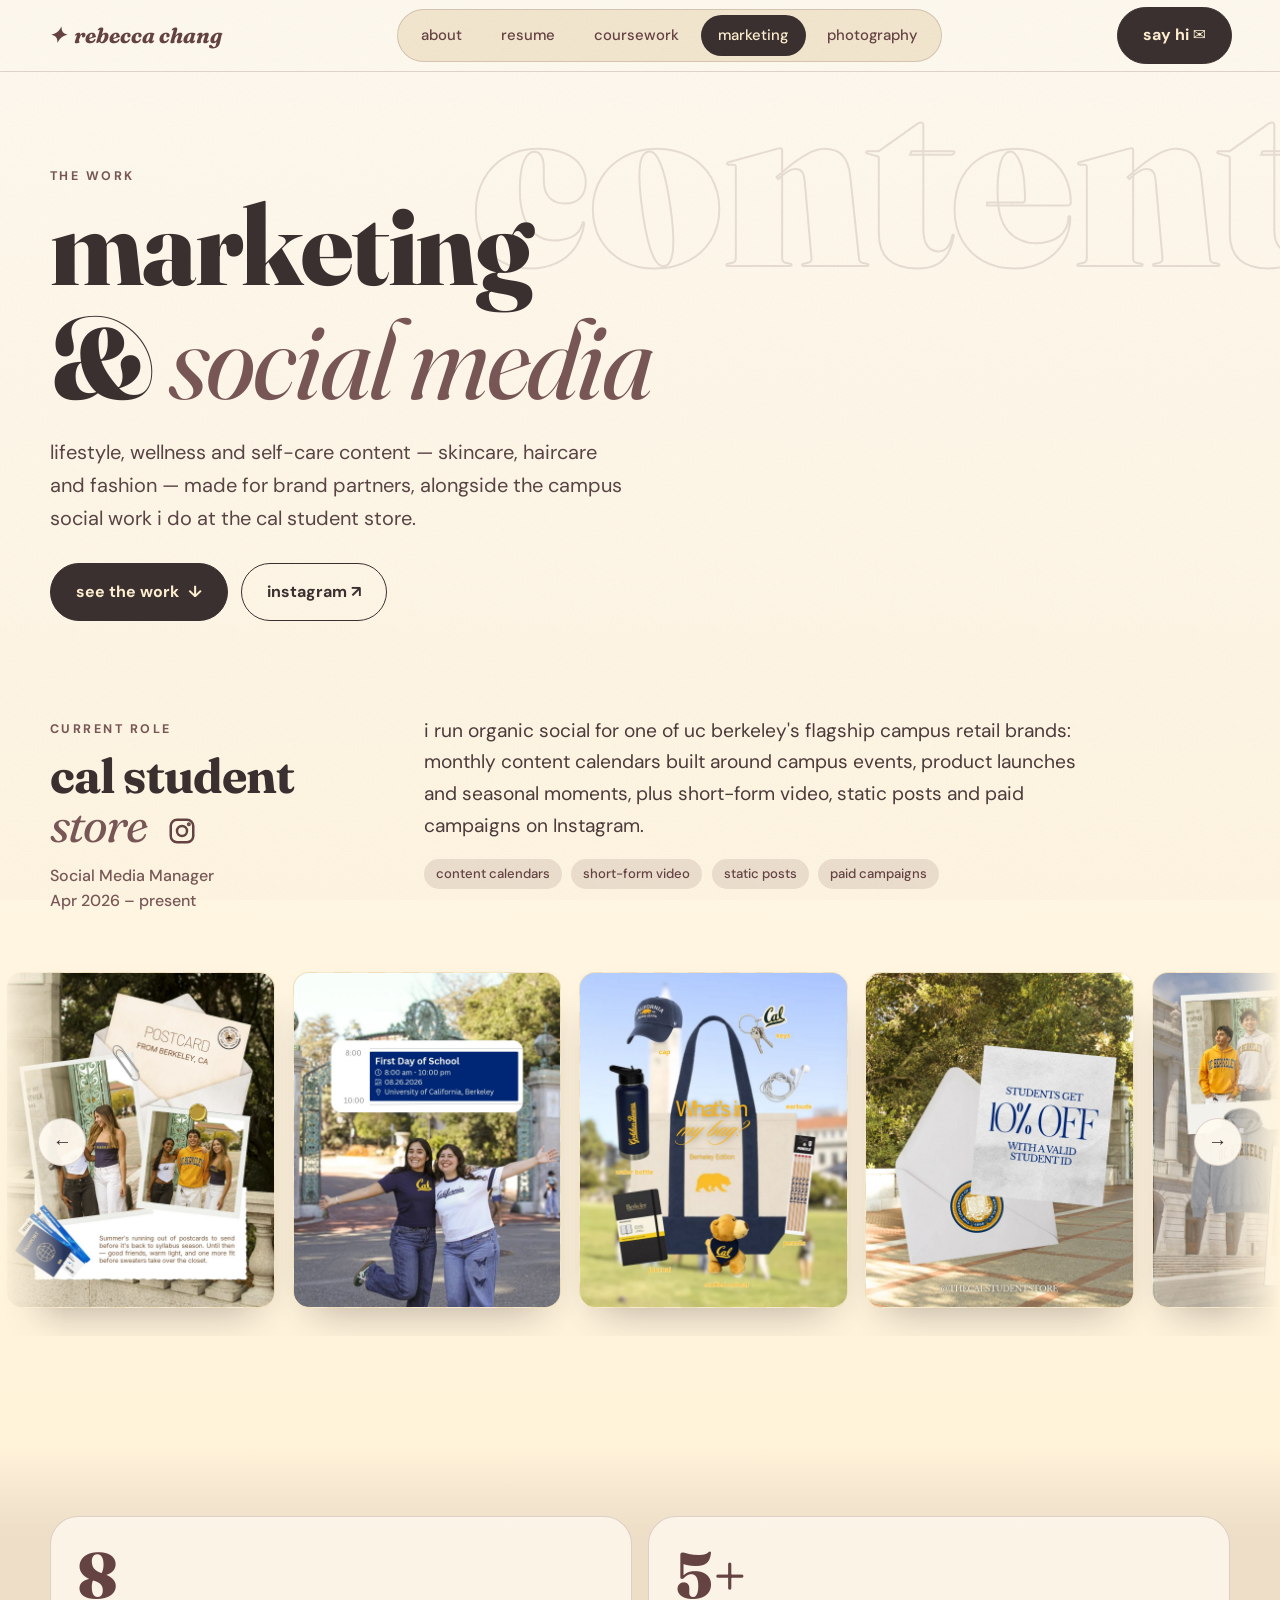
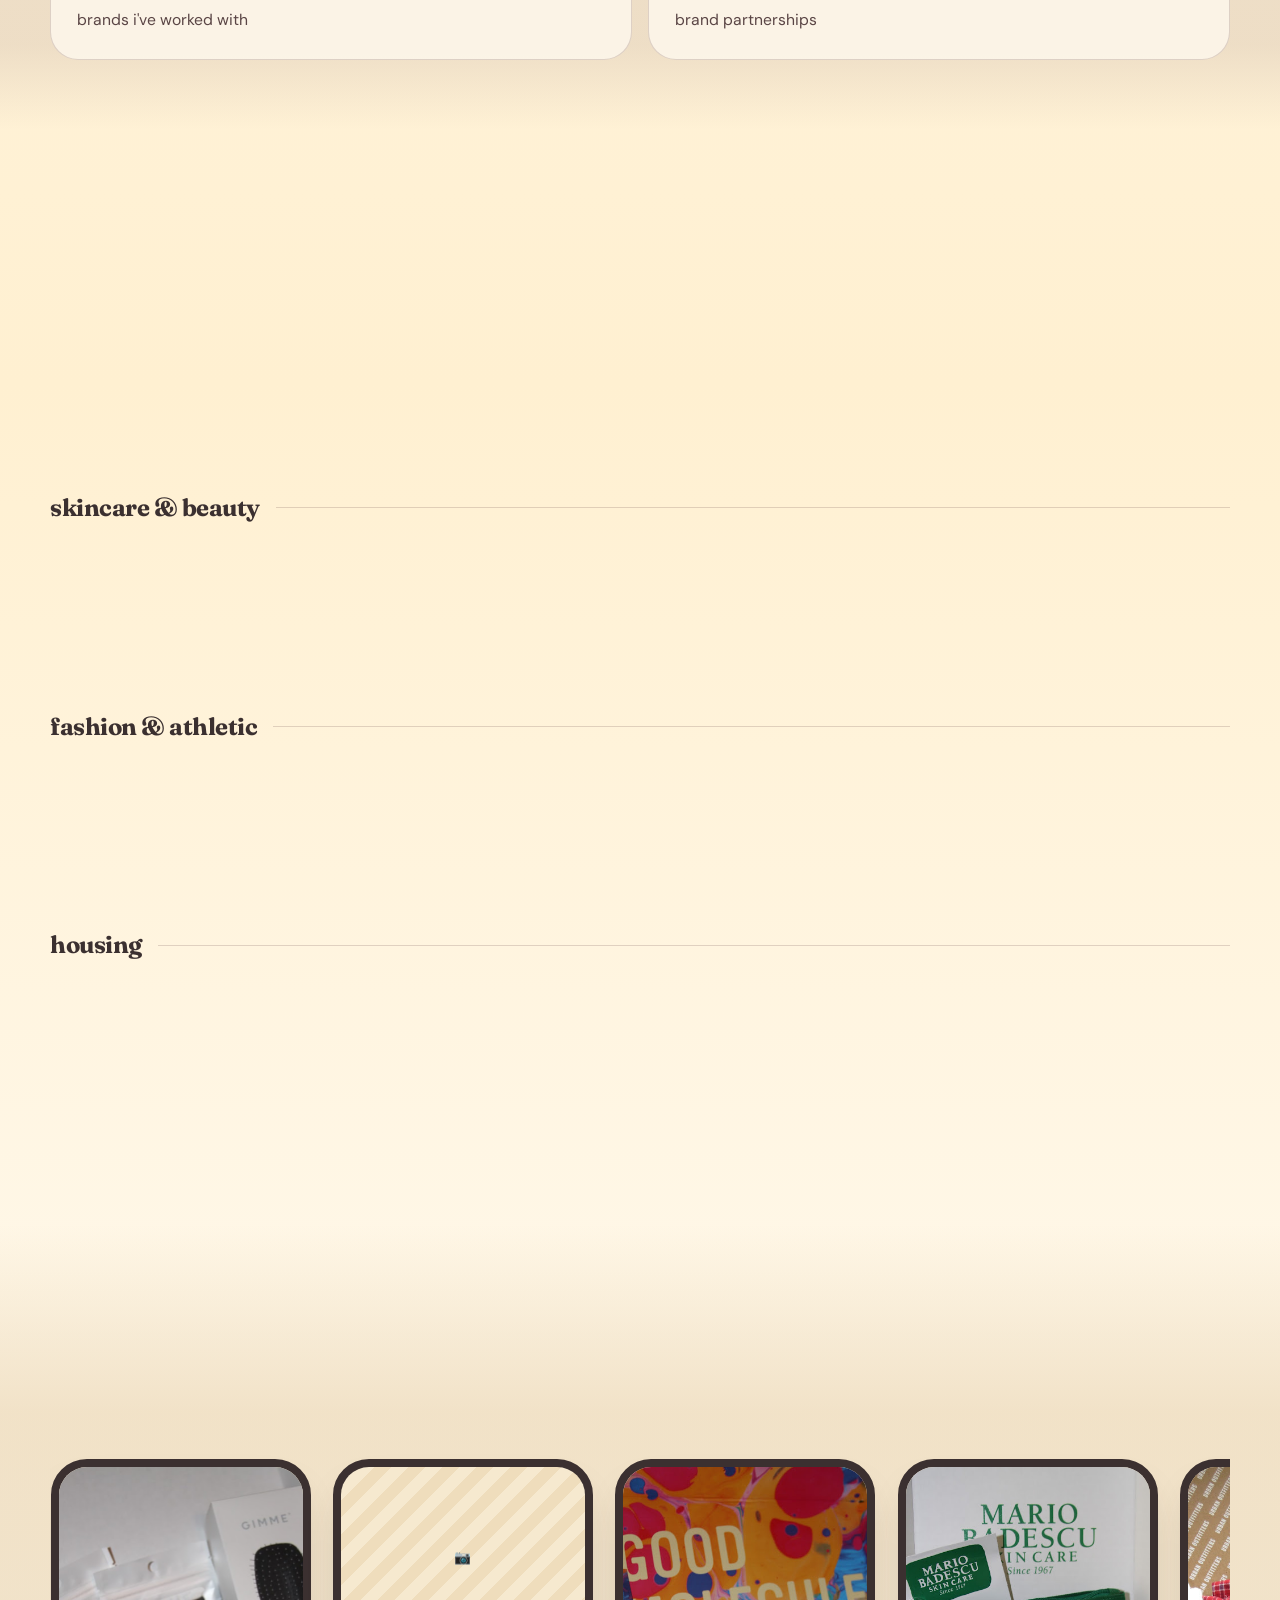
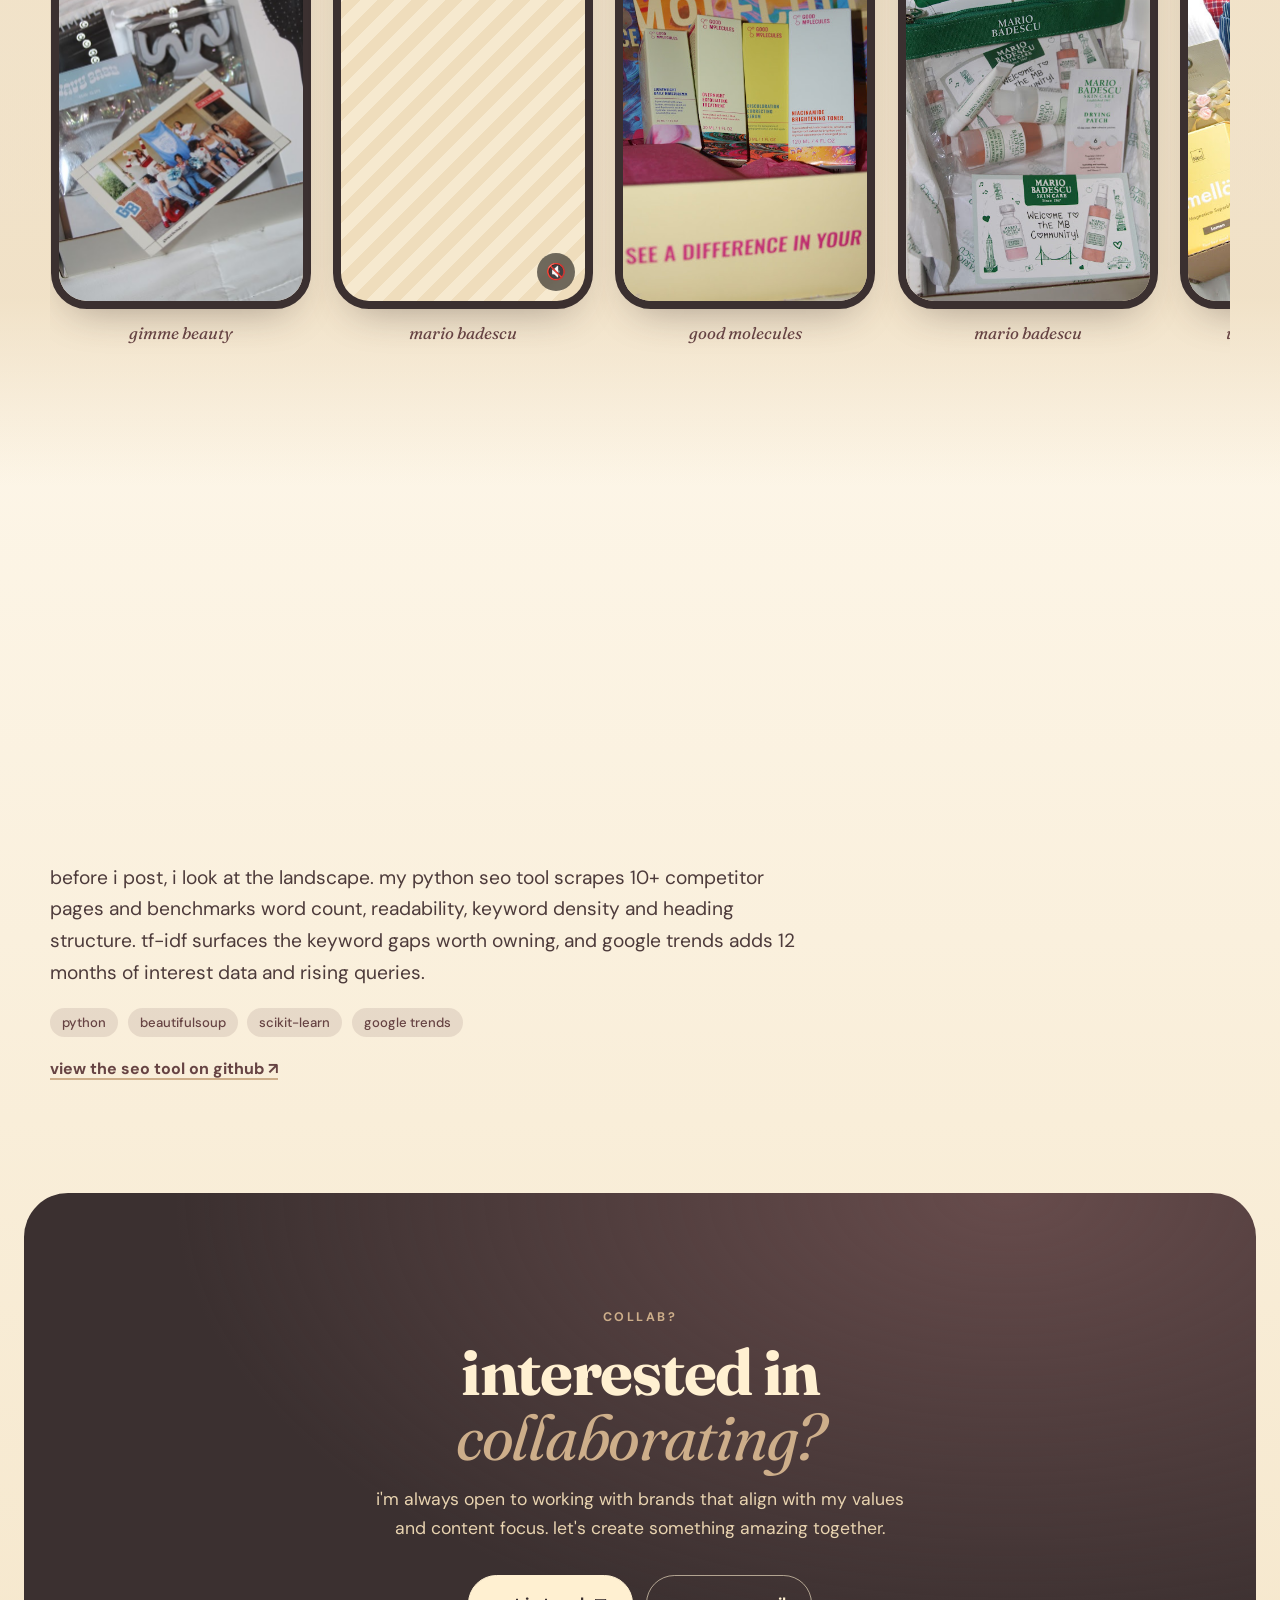
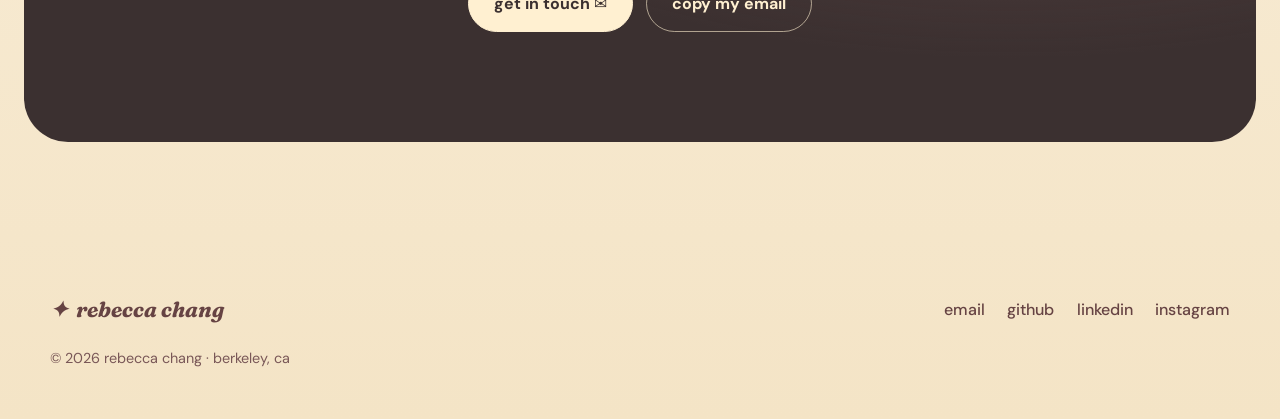
==== commit cb323c5c: "add video story" ====
--- a/marketing.html
+++ b/marketing.html
@@ -151,6 +151,16 @@
           <figcaption>gimme beauty</figcaption>
         </figure>
         <figure class="story" data-scope="mk" data-cat="beauty">
+          <div class="phone">
+            <div class="photo video-story" style="--r:9/16">
+              <video src="images/story-video.mp4" 
+                    autoplay muted loop playsinline preload="metadata"></video>
+              <button class="sound-btn" type="button" aria-label="turn sound on" aria-pressed="false">🔇</button>
+            </div>
+          </div>
+        <figcaption>mario badescu</figcaption>
+      </figure>
+        <figure class="story" data-scope="mk" data-cat="beauty">
           <div class="phone"><div class="photo" data-label="story 2&#10;9:16" style="--r:9/16" data-zoom><img src="images/story2.JPG" alt="good molecules instagram story"></div></div>
           <figcaption>good molecules</figcaption>
         </figure>
--- a/styles.css
+++ b/styles.css
@@ -409,4 +409,14 @@
   *,*::before,*::after{animation:none!important;transition:none!important}
   html.js .reveal{opacity:1;transform:none}
   html{scroll-behavior:auto}
-}+}
+.video-story { position: relative; overflow: hidden; }
+.video-story video { width: 100%; height: 100%; object-fit: cover; display: block; }
+.sound-btn {
+  position: absolute; right: 10px; bottom: 10px;
+  width: 38px; height: 38px; border-radius: 50%;
+  border: 0; cursor: pointer; font-size: 16px;
+  background: rgba(0,0,0,.55); color: #fff;
+  backdrop-filter: blur(6px);
+}
+.sound-btn:hover { background: rgba(0,0,0,.75); }
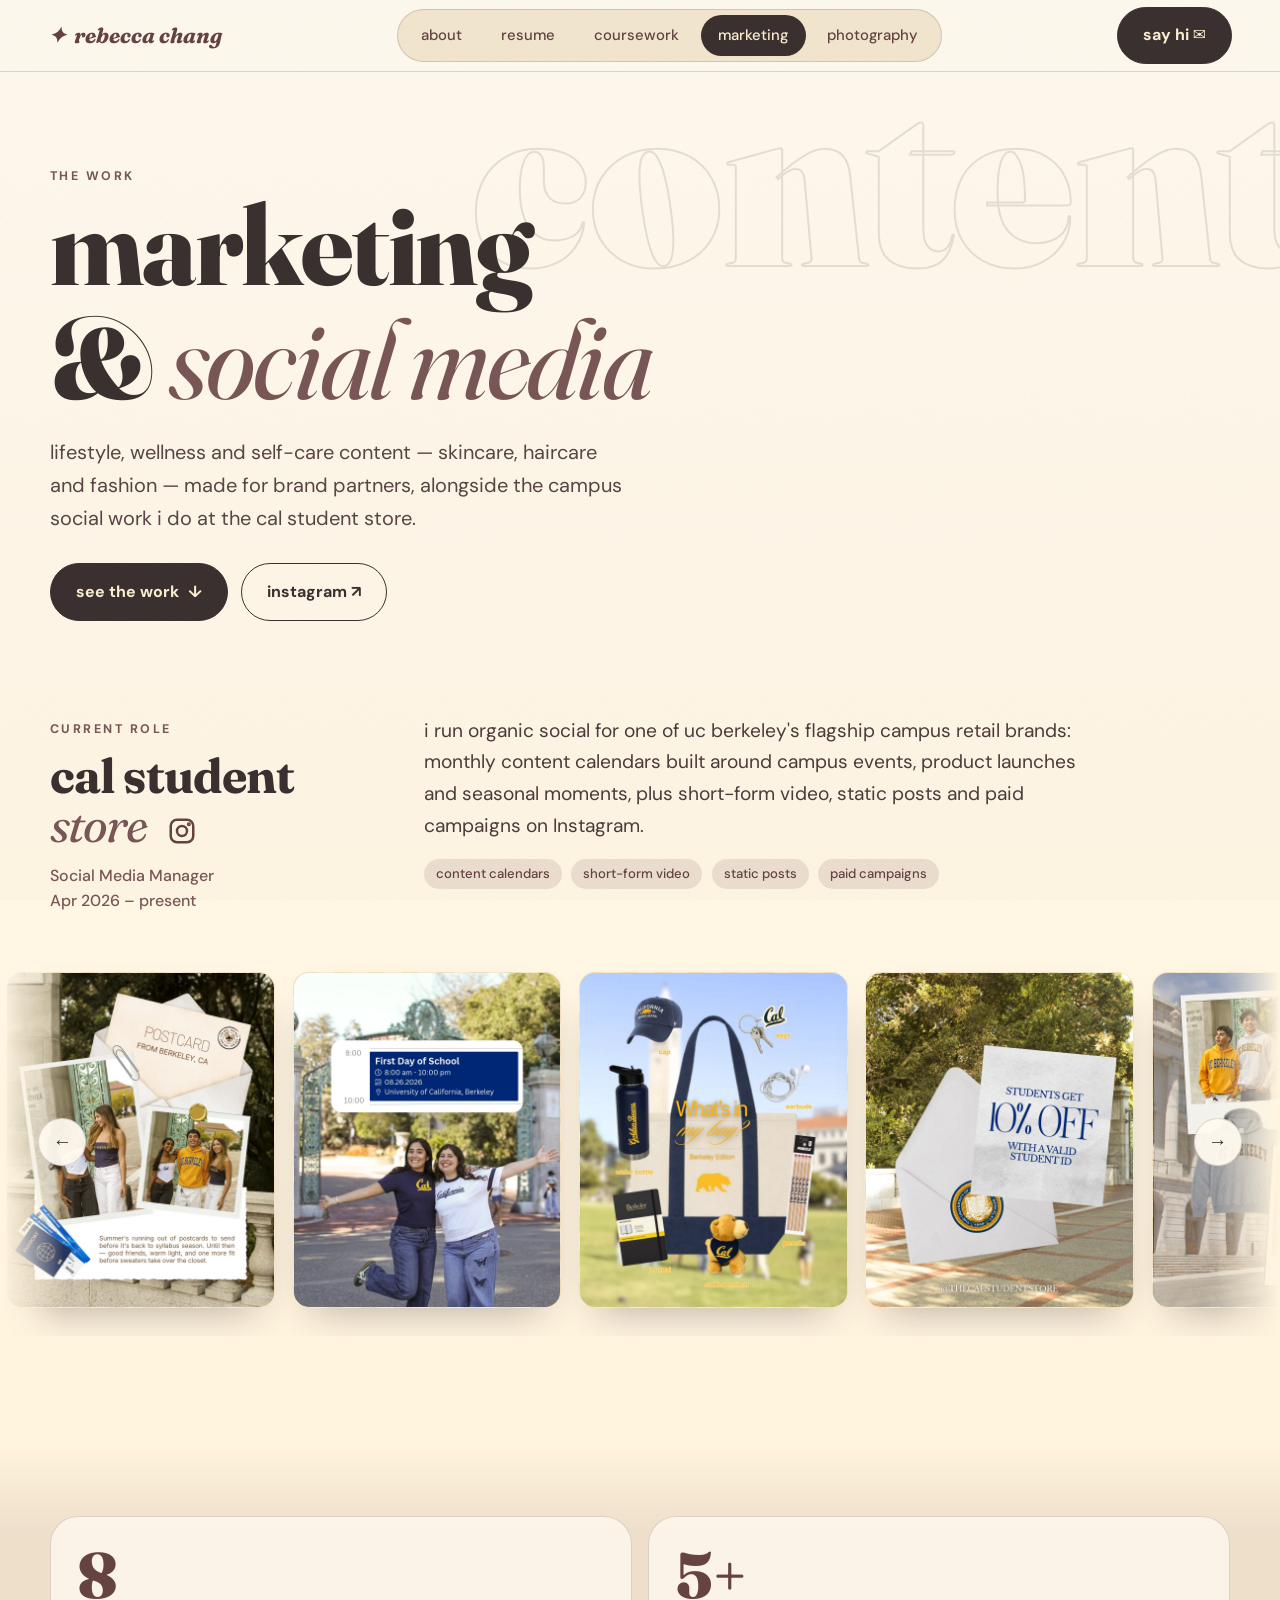
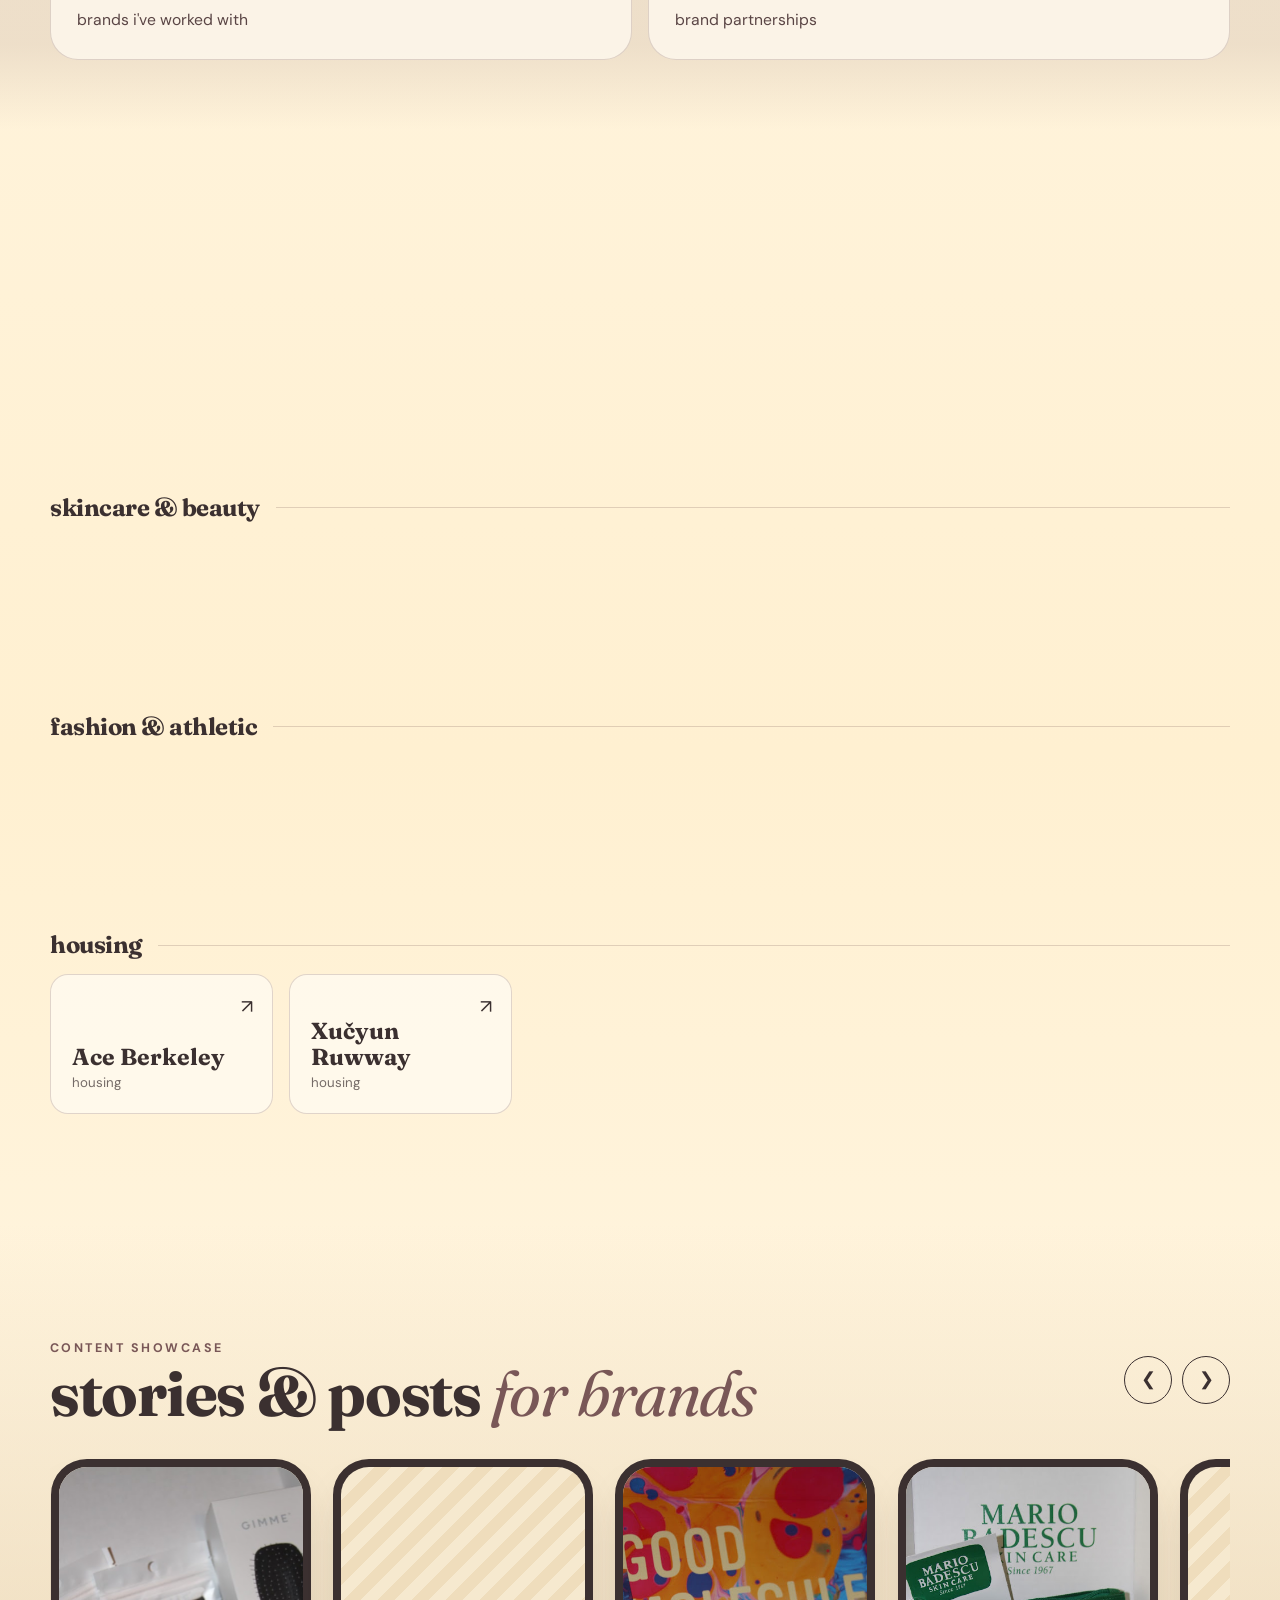
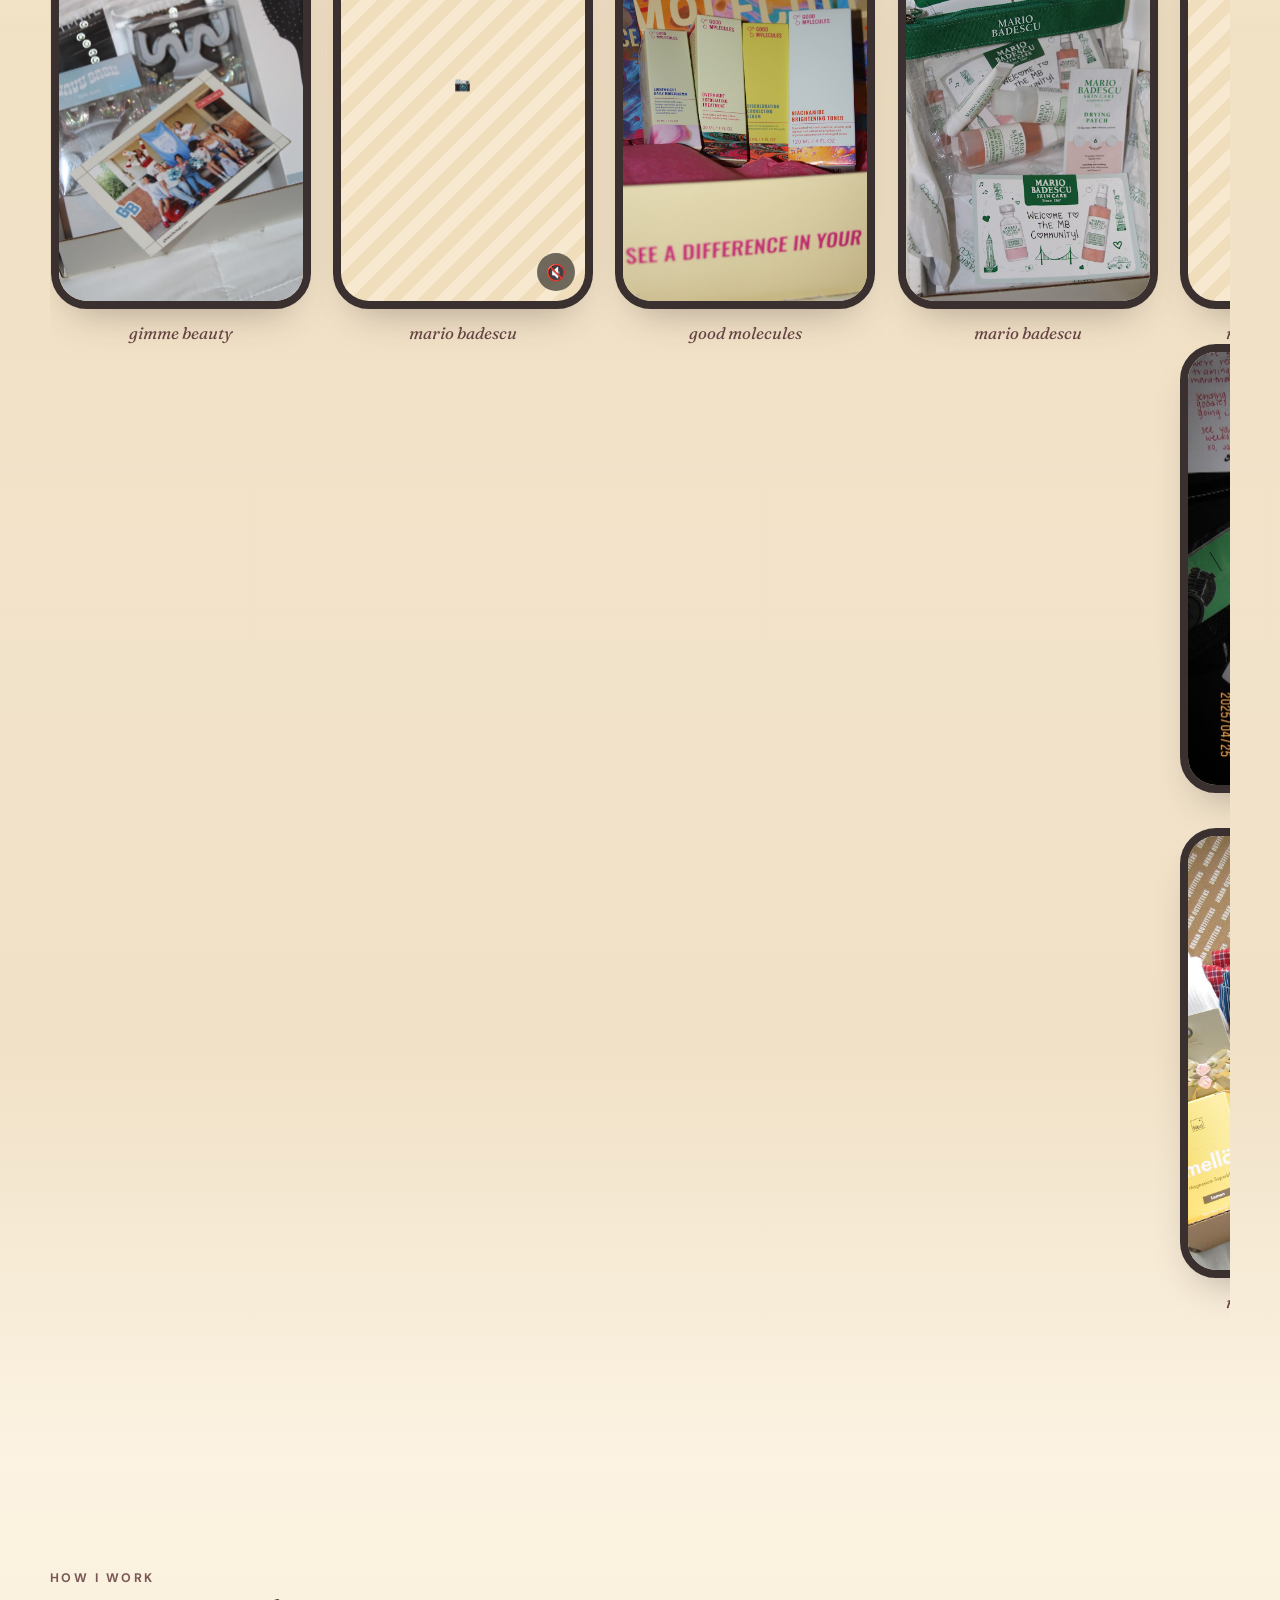
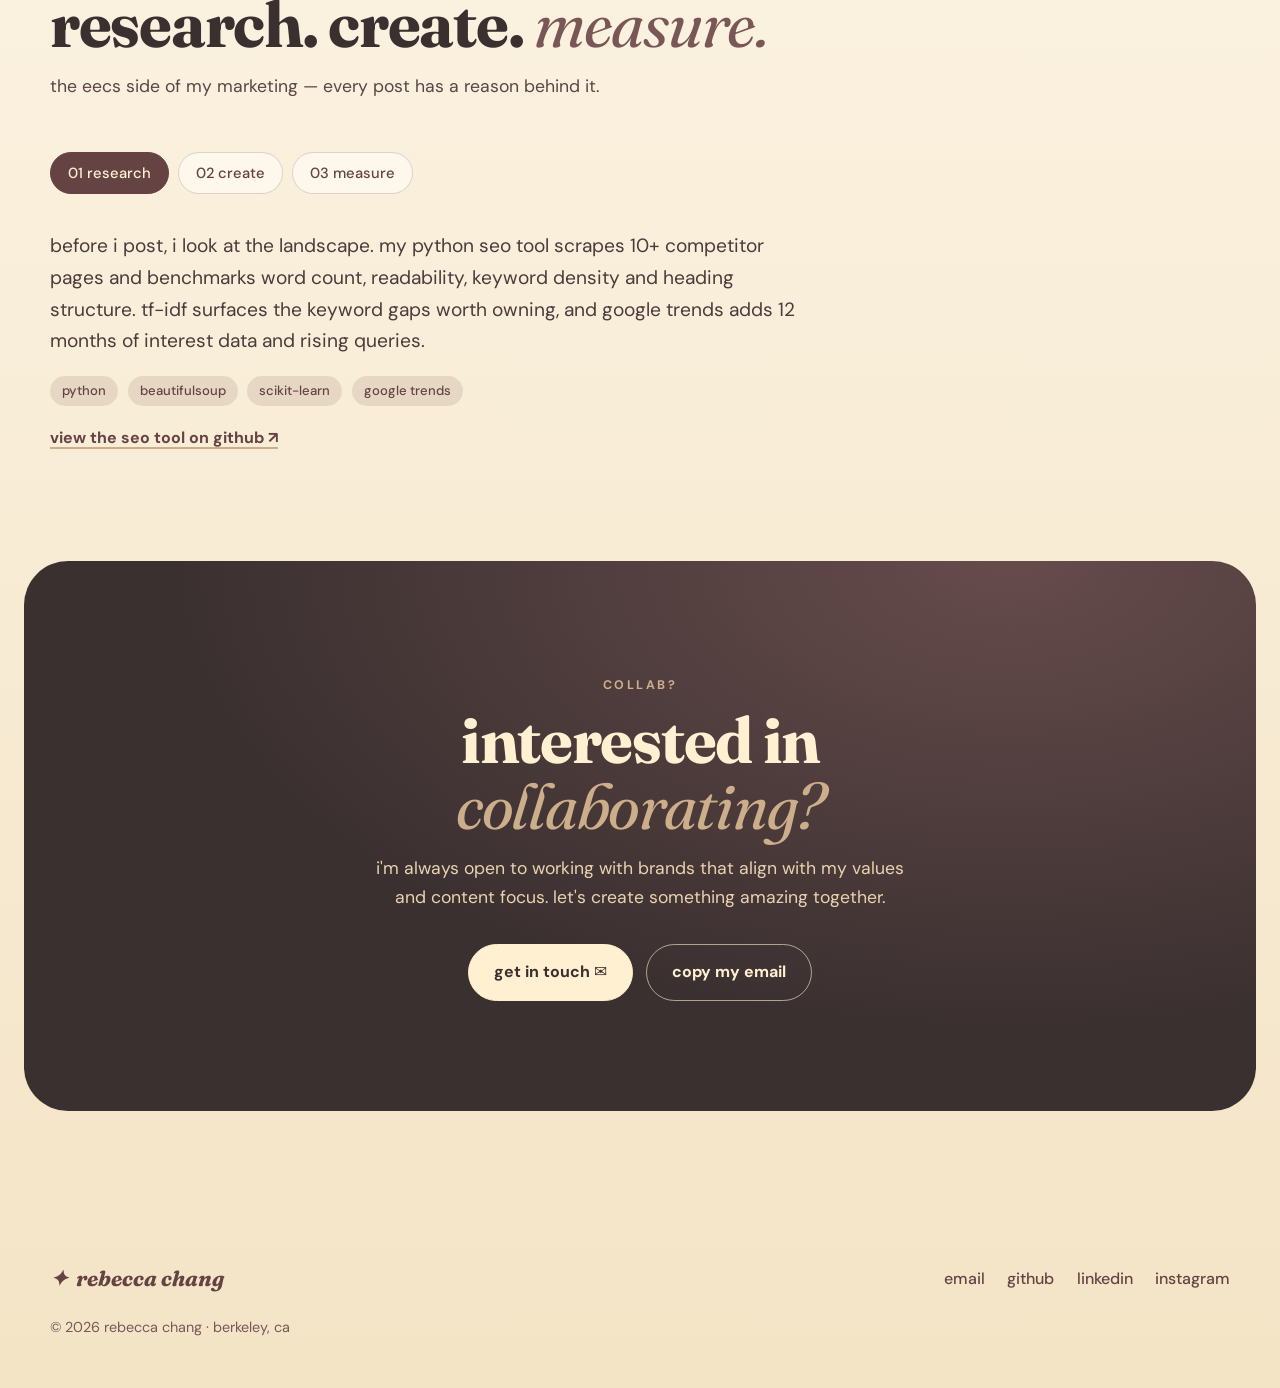
==== commit 4f51983f: "updated" ====
--- a/marketing.html
+++ b/marketing.html
@@ -168,13 +168,22 @@
           <div class="phone"><div class="photo" data-label="story 3&#10;9:16" style="--r:9/16" data-zoom><img src="images/story3.JPG" alt="mario badescu instagram story"></div></div>
           <figcaption>mario badescu</figcaption>
         </figure>
-        <figure class="story" data-scope="mk" data-cat="style">
-          <div class="phone"><div class="photo" data-label="story 4&#10;9:16" style="--r:9/16" data-zoom><img src="images/story4.JPG" alt="urban outfitters x nike instagram story"></div></div>
-          <figcaption>urban outfitters x nike</figcaption>
-        </figure>
+        <figure class="story" data-scope="mk" data-cat="beauty">
+          <div class="phone">
+            <div class="photo video-story" style="--r:9/16">
+              <video src="images/story-video2.mp4" 
+                    autoplay muted loop playsinline preload="metadata"></video>
+              <button class="sound-btn" type="button" aria-label="turn sound on" aria-pressed="false">🔇</button>
+            </div>
+          </div>
+        <figcaption>nike x urban outfitters</figcaption>
         <figure class="story" data-scope="mk" data-cat="style">
           <div class="phone"><div class="photo" data-label="story 5&#10;9:16" style="--r:9/16" data-zoom><img src="images/story5.JPG" alt="nike instagram story"></div></div>
           <figcaption>nike</figcaption>
+        </figure>
+        <figure class="story" data-scope="mk" data-cat="style">
+          <div class="phone"><div class="photo" data-label="story 4&#10;9:16" style="--r:9/16" data-zoom><img src="images/story4.JPG" alt="urban outfitters x nike instagram story"></div></div>
+          <figcaption>nike x urban outfitters</figcaption>
         </figure>
       </div>
     </div>
--- a/styles.css
+++ b/styles.css
@@ -411,7 +411,14 @@
   html{scroll-behavior:auto}
 }
 .video-story { position: relative; overflow: hidden; }
-.video-story video { width: 100%; height: 100%; object-fit: cover; display: block; }
+.video-story video {
+  position: absolute;
+  inset: 0;
+  width: 100%;
+  height: 100%;
+  object-fit: cover;
+  display: block;
+}
 .sound-btn {
   position: absolute; right: 10px; bottom: 10px;
   width: 38px; height: 38px; border-radius: 50%;
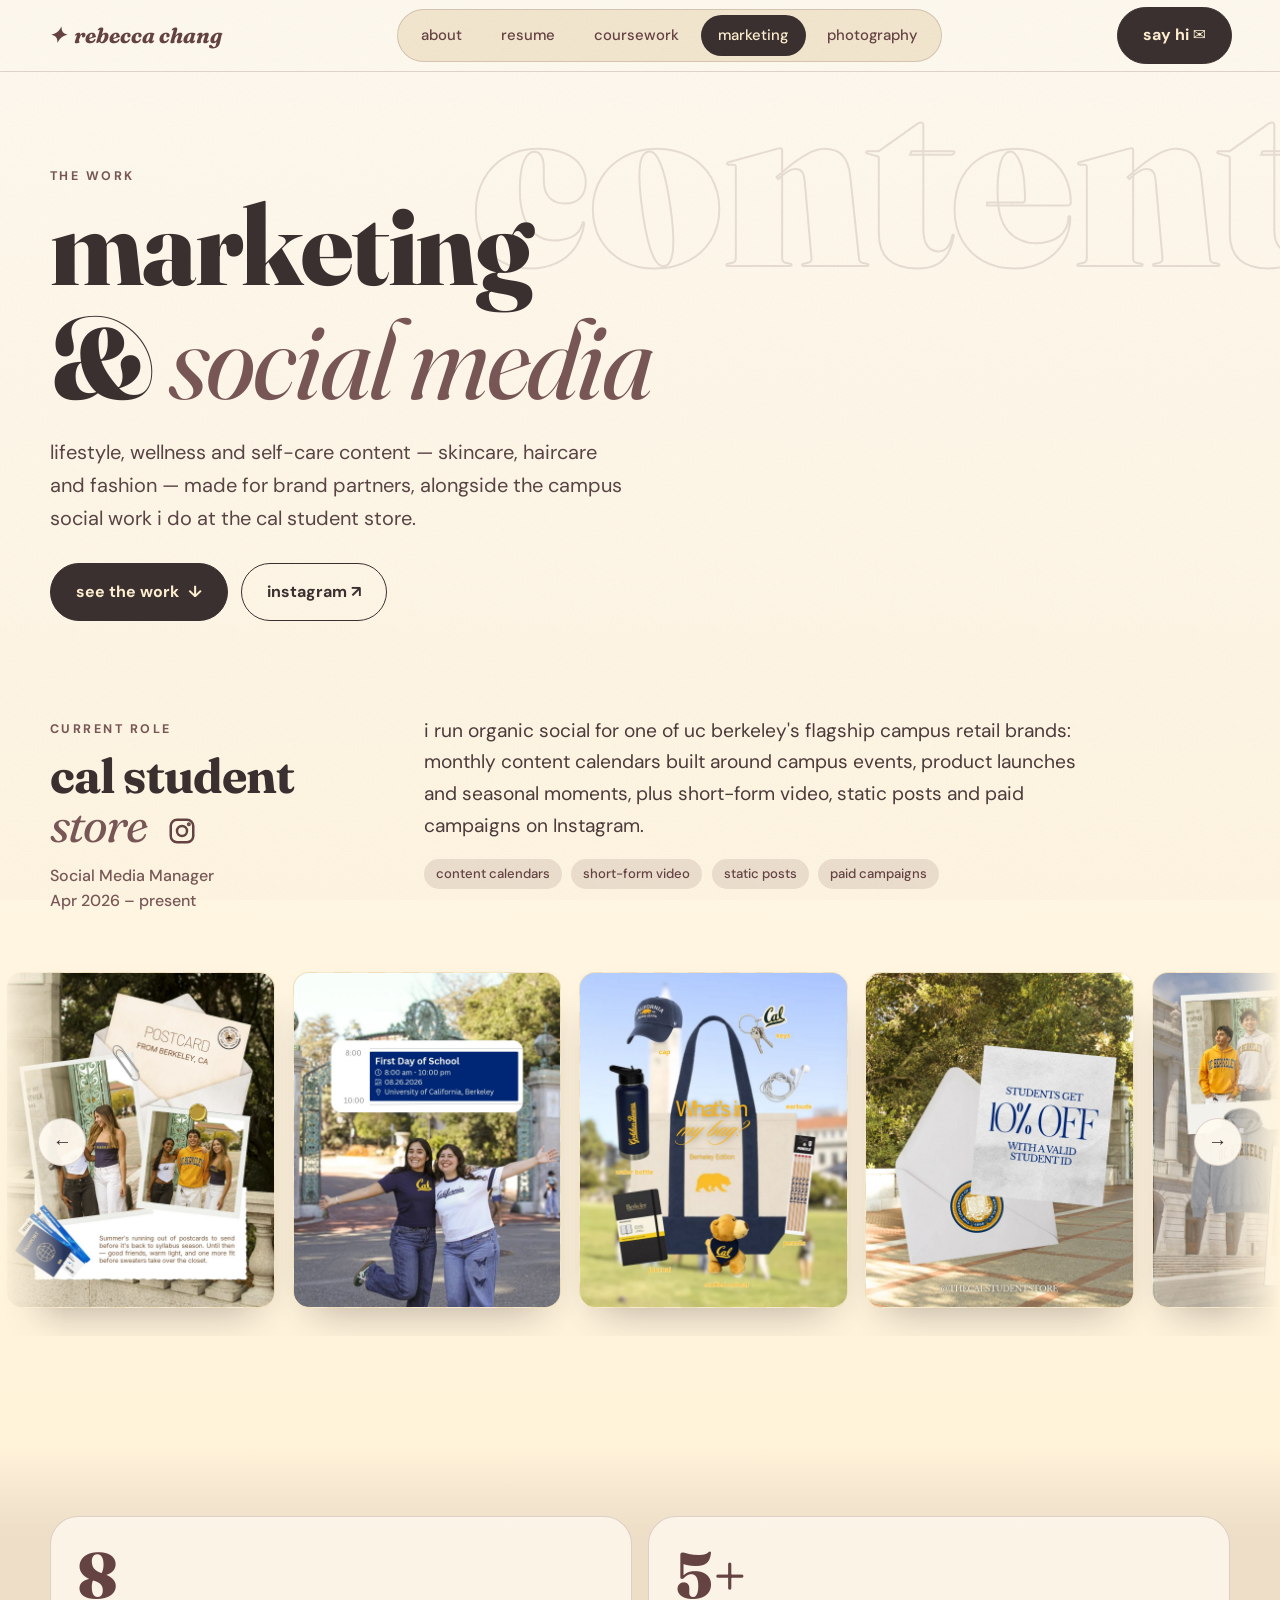
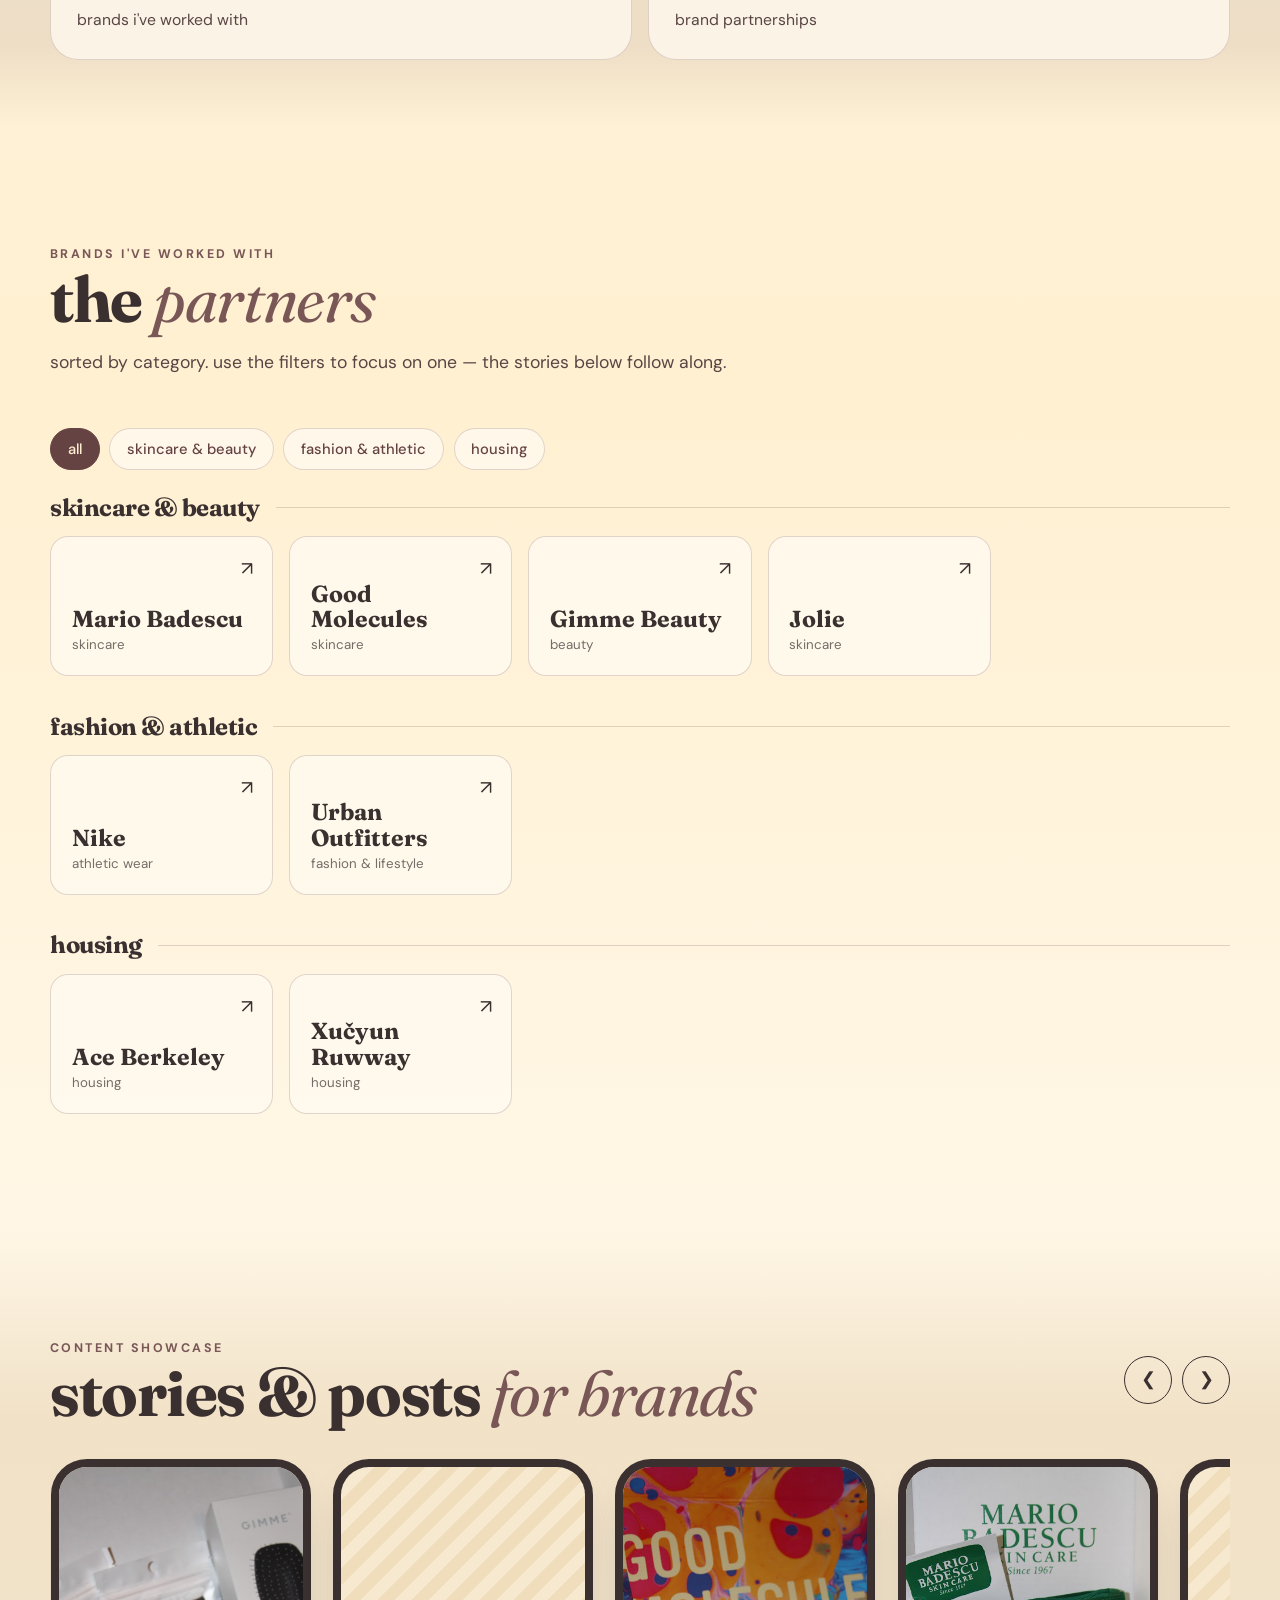
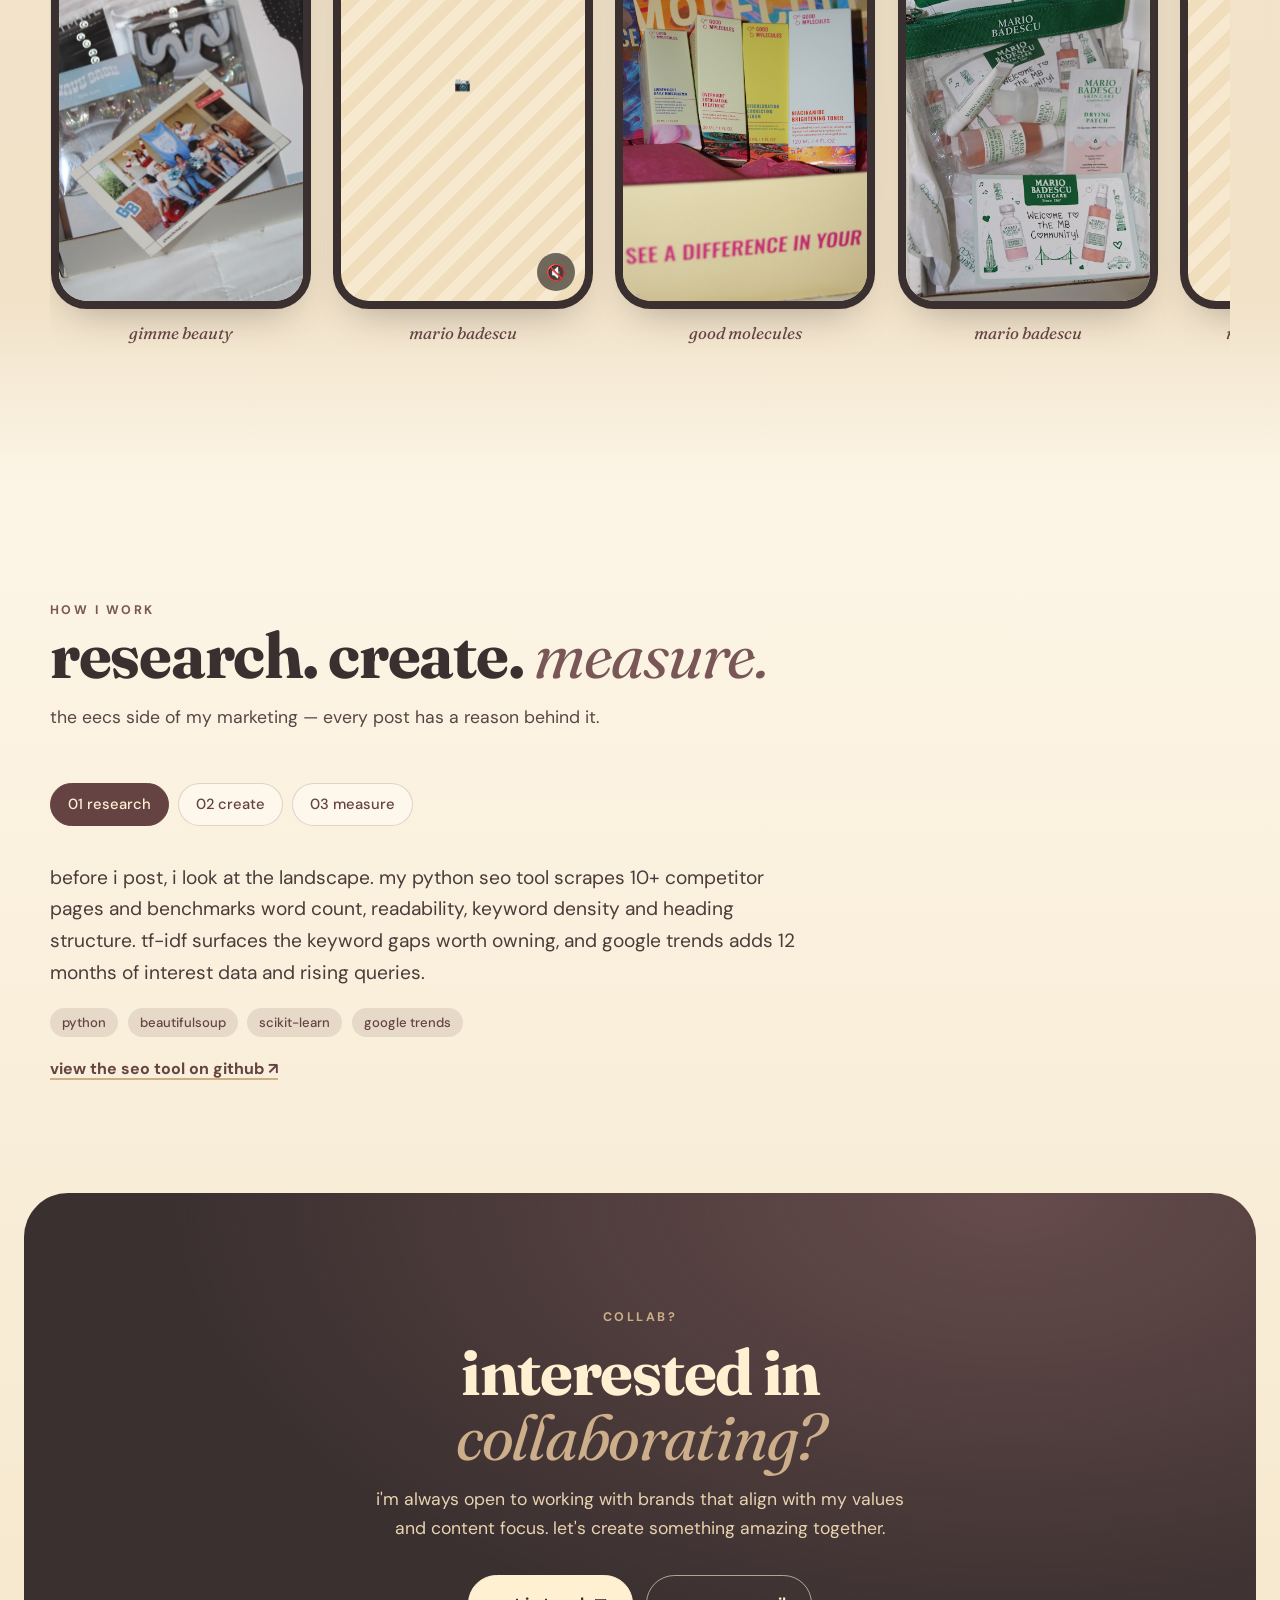
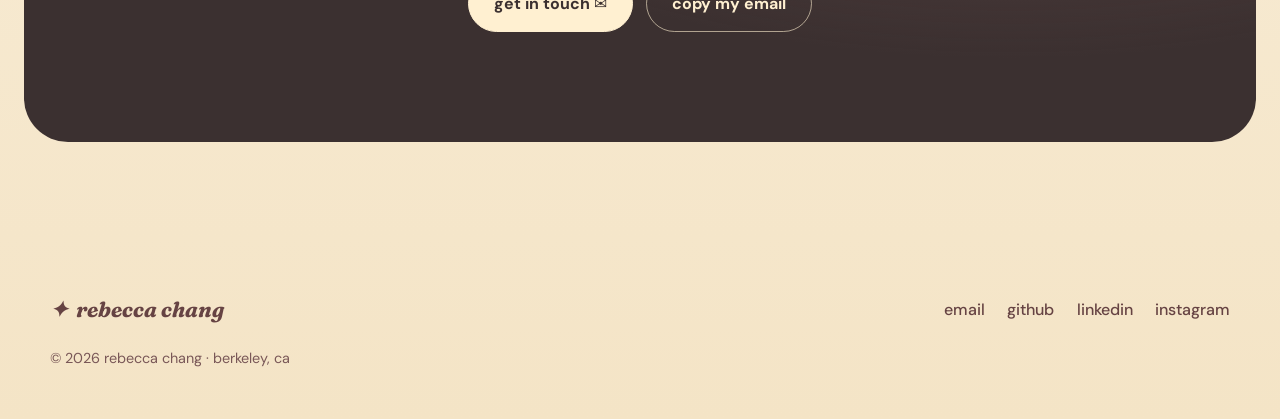
==== commit efc4b481: "oops" ====
--- a/marketing.html
+++ b/marketing.html
@@ -177,6 +177,7 @@
             </div>
           </div>
         <figcaption>nike x urban outfitters</figcaption>
+        </figure>
         <figure class="story" data-scope="mk" data-cat="style">
           <div class="phone"><div class="photo" data-label="story 5&#10;9:16" style="--r:9/16" data-zoom><img src="images/story5.JPG" alt="nike instagram story"></div></div>
           <figcaption>nike</figcaption>
